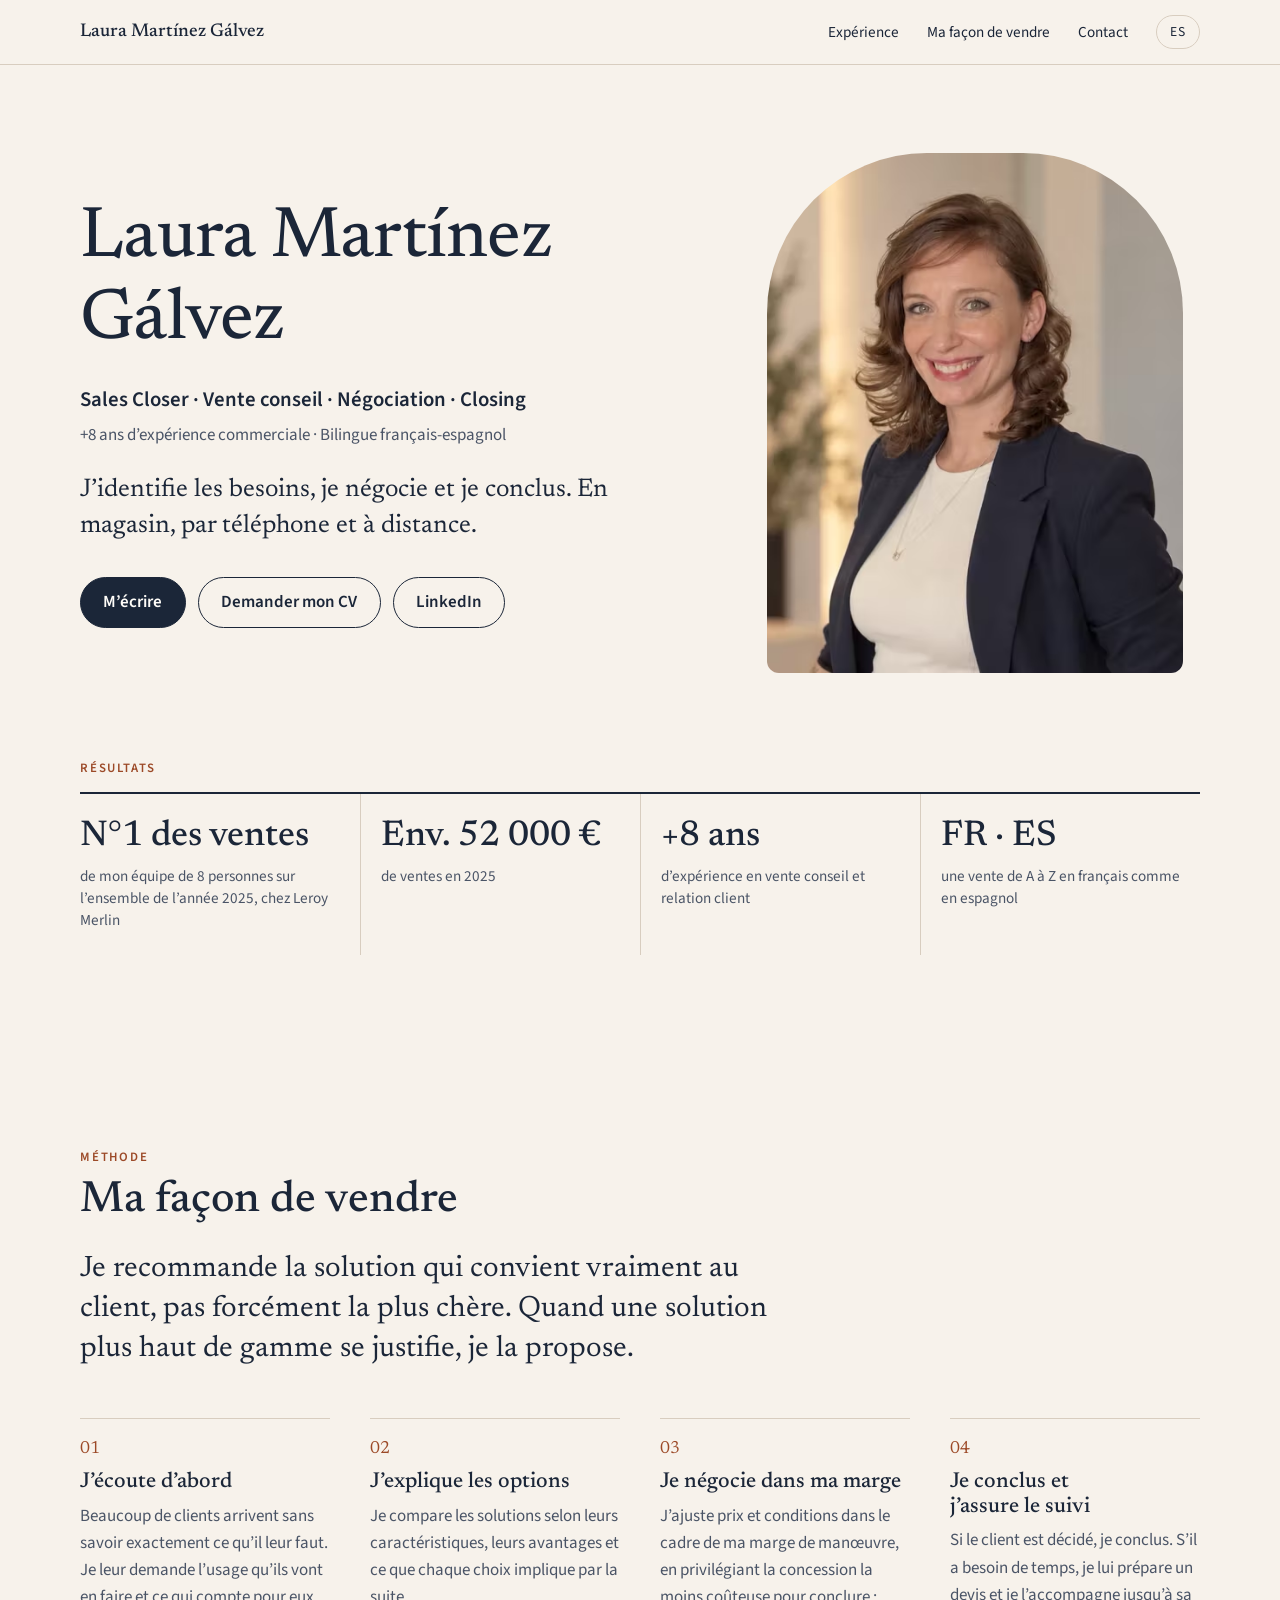
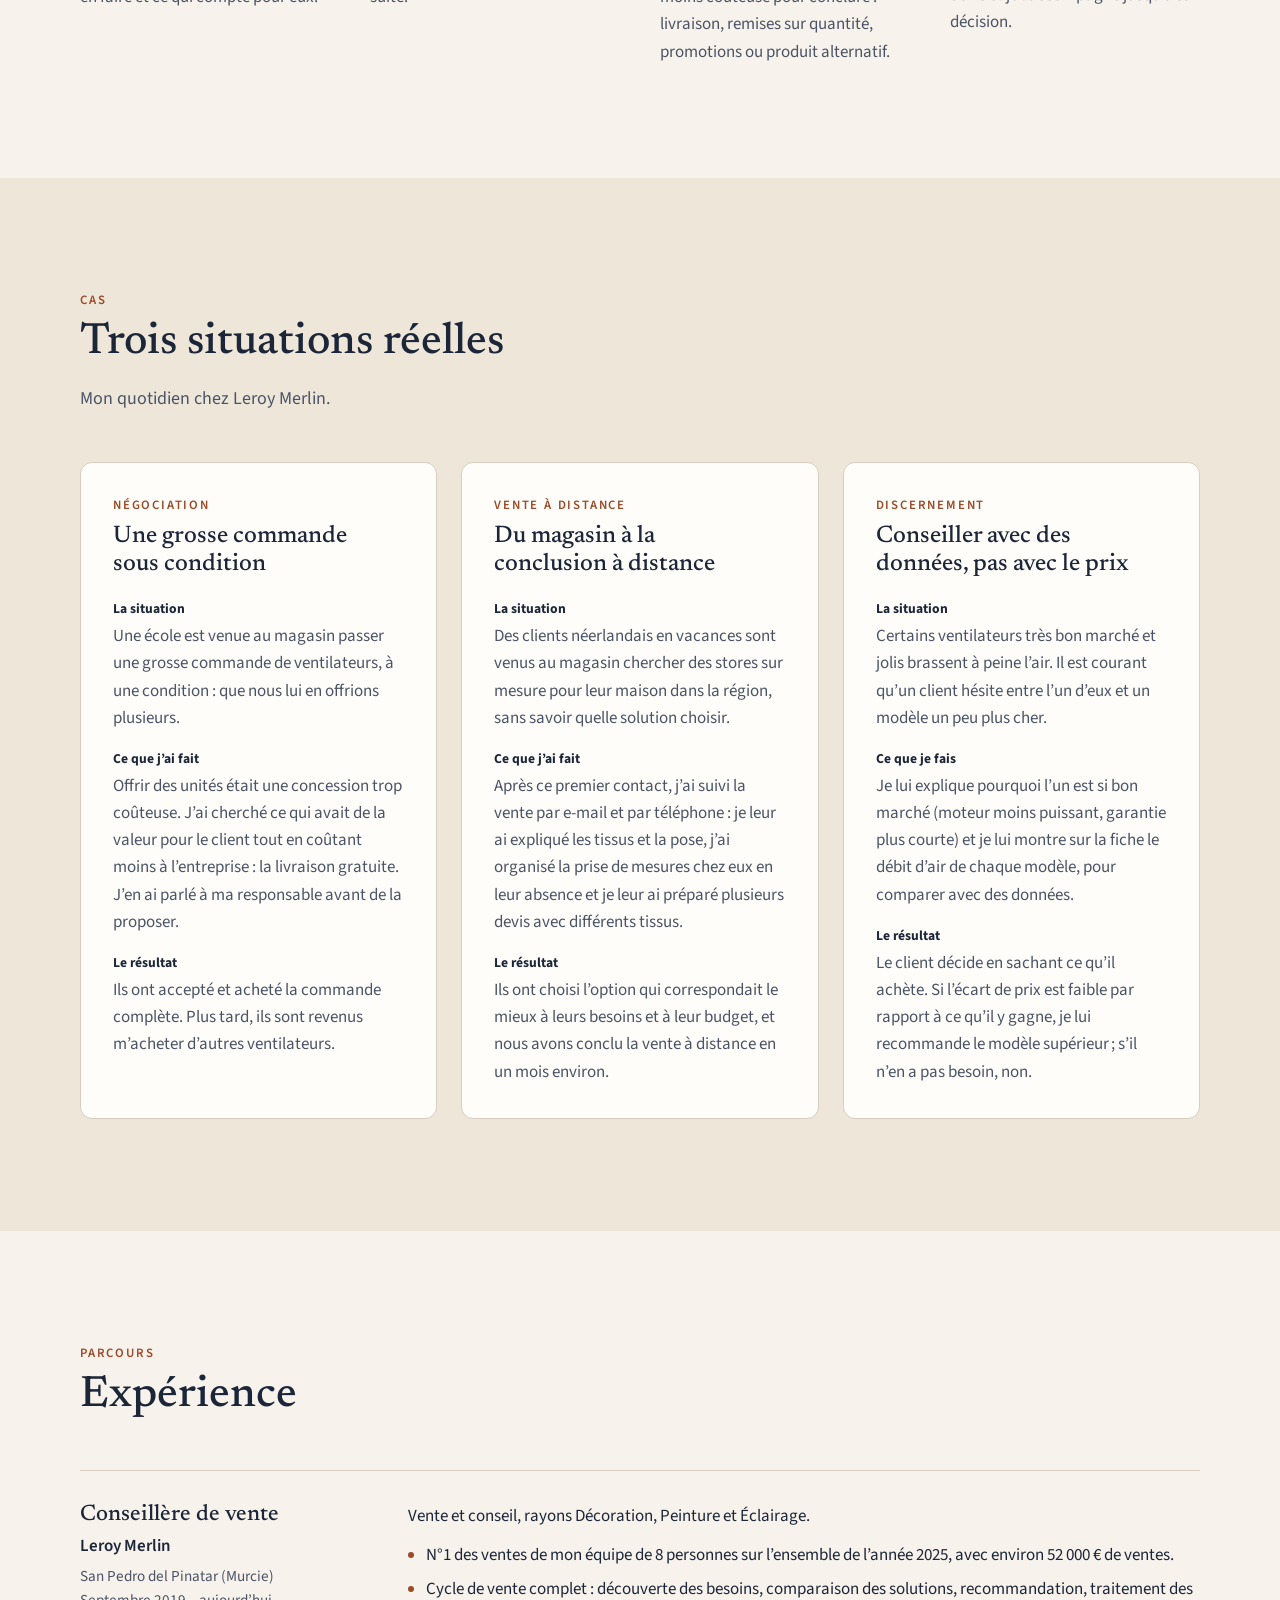
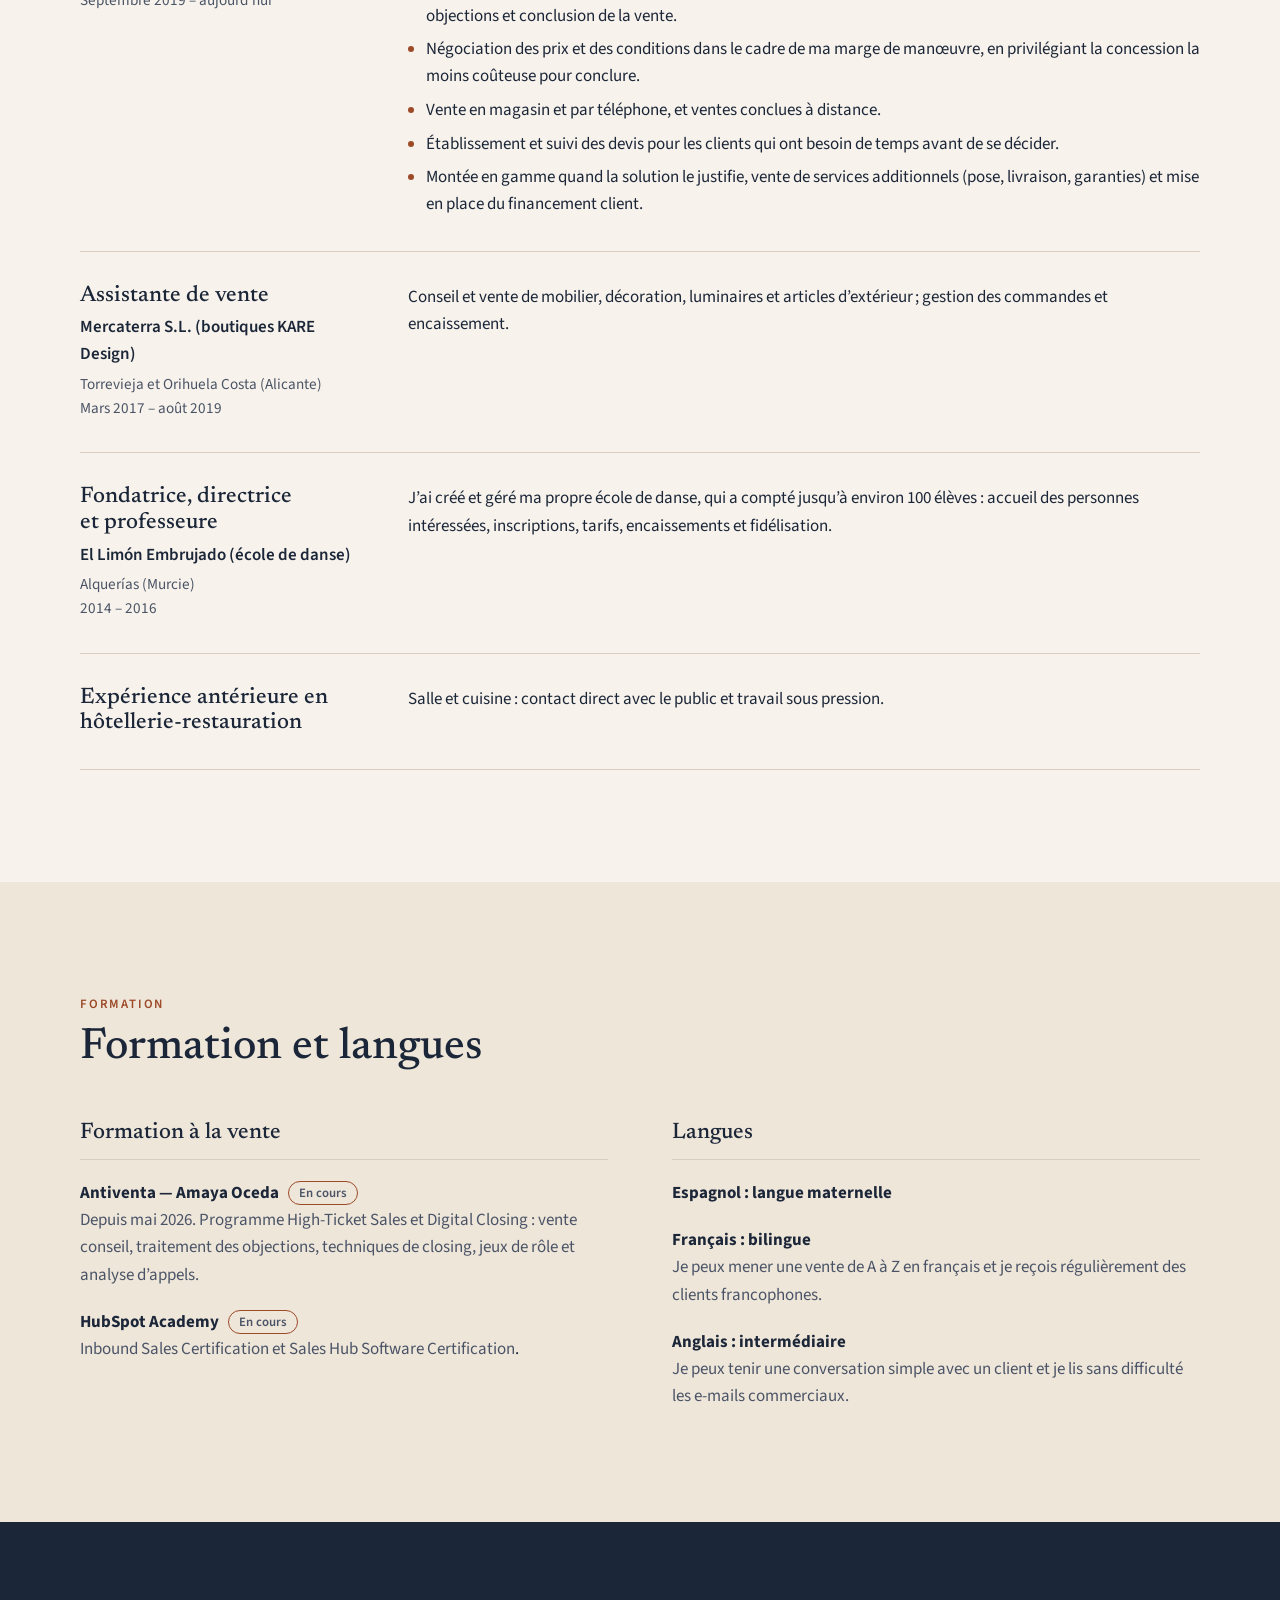
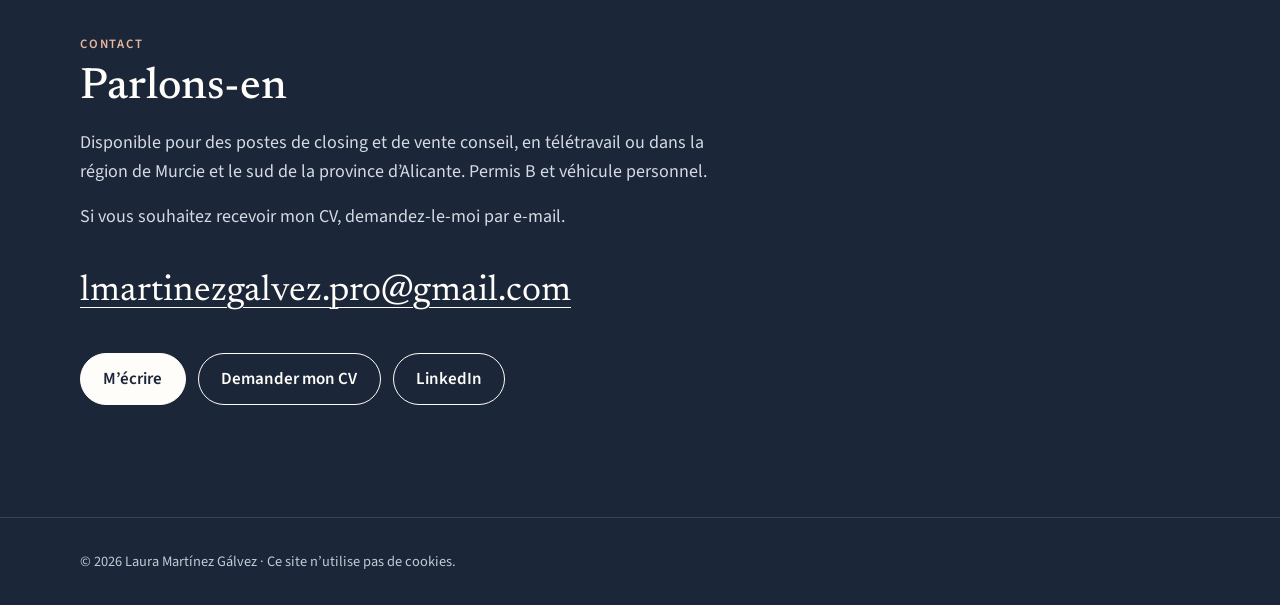
==== fr/index.html @ 4f749dee "feat: add professional website in Spanish and French Static HTML and CSS site for Laura Martínez Gál" ====
<!doctype html>
<html lang="fr">
<head>
  <meta charset="utf-8">
  <meta name="viewport" content="width=device-width, initial-scale=1">
  <title>Laura Martínez Gálvez · Sales Closer | Vente conseil et négociation</title>
  <meta name="description" content="Laura Martínez Gálvez, Sales Closer. Plus de 8 ans d’expérience commerciale en vente conseil ; n°1 des ventes de son équipe sur l’année 2025. Français et espagnol.">
  <link rel="canonical" href="https://lauramartinezgalvez.com/fr/">
  <link rel="alternate" hreflang="es" href="https://lauramartinezgalvez.com/">
  <link rel="alternate" hreflang="fr" href="https://lauramartinezgalvez.com/fr/">
  <link rel="alternate" hreflang="x-default" href="https://lauramartinezgalvez.com/">

  <meta property="og:type" content="profile">
  <meta property="og:site_name" content="Laura Martínez Gálvez">
  <meta property="og:title" content="Laura Martínez Gálvez · Sales Closer">
  <meta property="og:description" content="Vente conseil, négociation et closing. +8 ans d’expérience commerciale. Bilingue français-espagnol.">
  <meta property="og:url" content="https://lauramartinezgalvez.com/fr/">
  <meta property="og:image" content="https://lauramartinezgalvez.com/recursos/img/og-fr.jpg">
  <meta property="og:image:width" content="1200">
  <meta property="og:image:height" content="630">
  <meta property="og:image:alt" content="Laura Martínez Gálvez, Sales Closer">
  <meta property="og:locale" content="fr_FR">
  <meta property="og:locale:alternate" content="es_ES">
  <meta property="profile:first_name" content="Laura">
  <meta property="profile:last_name" content="Martínez Gálvez">
  <meta name="twitter:card" content="summary_large_image">

  <link rel="icon" href="../favicon.ico" sizes="32x32">
  <link rel="icon" href="../favicon.svg" type="image/svg+xml">
  <link rel="apple-touch-icon" href="../apple-touch-icon.png">
  <meta name="theme-color" content="#f7f2eb">

  <link rel="preload" href="../recursos/fuentes/newsreader-latin-wght-normal.woff2" as="font" type="font/woff2" crossorigin>
  <link rel="preload" href="../recursos/fuentes/source-sans-3-latin-wght-normal.woff2" as="font" type="font/woff2" crossorigin>
  <link rel="stylesheet" href="../recursos/estilos.css">

  <script type="application/ld+json">
  {
    "@context": "https://schema.org",
    "@type": "ProfilePage",
    "url": "https://lauramartinezgalvez.com/fr/",
    "inLanguage": "fr",
    "dateModified": "2026-10-03",
    "mainEntity": {
      "@type": "Person",
      "@id": "https://lauramartinezgalvez.com/#laura",
      "name": "Laura Martínez Gálvez",
      "url": "https://lauramartinezgalvez.com/fr/",
      "image": "https://lauramartinezgalvez.com/recursos/img/laura-martinez-galvez-800.jpg",
      "description": "Sales Closer. Plus de 8 ans d’expérience commerciale en vente conseil, négociation et closing.",
      "email": "mailto:lmartinezgalvez.pro@gmail.com",
      "sameAs": ["https://www.linkedin.com/in/laura-martinez-galvez/"],
      "knowsLanguage": [
        { "@type": "Language", "name": "Español", "alternateName": "es" },
        { "@type": "Language", "name": "Français", "alternateName": "fr" }
      ],
      "knowsAbout": ["Vente conseil", "Négociation commerciale", "Closing", "Traitement des objections", "Vente par téléphone"],
      "address": {
        "@type": "PostalAddress",
        "addressLocality": "San Pedro del Pinatar",
        "addressRegion": "Región de Murcia",
        "addressCountry": "ES"
      }
    }
  }
  </script>
</head>
<body>
  <a class="saltar" href="#contenu">Aller au contenu</a>

  <header class="cabecera">
    <div class="contenedor">
      <a class="marca" href="./">Laura Martínez Gálvez</a>
      <nav aria-label="Principale">
        <ul class="menu">
          <li class="ancla"><a href="#experience">Expérience</a></li>
          <li class="ancla"><a href="#ma-facon-de-vendre">Ma façon de vendre</a></li>
          <li><a href="#contact">Contact</a></li>
          <li><a class="idioma" href="../" hreflang="es" lang="es"><abbr title="Versión en español">ES</abbr></a></li>
        </ul>
      </nav>
    </div>
  </header>

  <main id="contenu">
    <section class="portada" aria-labelledby="nom">
      <div class="contenedor">
        <div>
          <h1 id="nom">Laura Martínez Gálvez</h1>
          <p class="posicionamiento"><span lang="en">Sales Closer</span> · Vente conseil · Négociation · <span lang="en">Closing</span></p>
          <p class="trayectoria">+8 ans d’expérience commerciale · Bilingue français-espagnol</p>
          <p class="presentacion">J’identifie les besoins, je négocie et je conclus. En magasin, par téléphone et à distance.</p>
          <div class="botones">
            <a class="boton boton--principal" href="mailto:lmartinezgalvez.pro@gmail.com">M’écrire</a>
            <a class="boton boton--secundario" href="mailto:lmartinezgalvez.pro@gmail.com?subject=Demande%20de%20CV%20%E2%80%94%20Laura%20Mart%C3%ADnez%20G%C3%A1lvez">Demander mon CV</a>
            <a class="boton boton--secundario" href="https://www.linkedin.com/in/laura-martinez-galvez/" rel="me">LinkedIn</a>
          </div>
        </div>
        <figure class="retrato">
          <picture>
            <source type="image/avif" srcset="../recursos/img/laura-martinez-galvez-480.avif 480w, ../recursos/img/laura-martinez-galvez-800.avif 800w" sizes="(min-width: 52rem) 26rem, 20rem">
            <source type="image/webp" srcset="../recursos/img/laura-martinez-galvez-480.webp 480w, ../recursos/img/laura-martinez-galvez-800.webp 800w" sizes="(min-width: 52rem) 26rem, 20rem">
            <img src="../recursos/img/laura-martinez-galvez-800.jpg" srcset="../recursos/img/laura-martinez-galvez-480.jpg 480w, ../recursos/img/laura-martinez-galvez-800.jpg 800w" sizes="(min-width: 52rem) 26rem, 20rem" width="800" height="1000" alt="Portrait de Laura Martínez Gálvez, souriante, en veste bleu marine" fetchpriority="high">
          </picture>
        </figure>
      </div>
    </section>

    <section class="resultados" aria-labelledby="resultats-titre">
      <div class="contenedor">
        <h2 id="resultats-titre" class="antetitulo">Résultats</h2>
        <dl class="ficha">
          <div>
            <dt>N°1 des ventes</dt>
            <dd>de mon équipe de 8 personnes sur l’ensemble de l’année 2025, chez Leroy Merlin</dd>
          </div>
          <div>
            <dt>Env. 52&nbsp;000&nbsp;€</dt>
            <dd>de ventes en 2025</dd>
          </div>
          <div>
            <dt>+8 ans</dt>
            <dd>d’expérience en vente conseil et relation client</dd>
          </div>
          <div>
            <dt>FR · ES</dt>
            <dd>une vente de A à Z en français comme en espagnol</dd>
          </div>
        </dl>
      </div>
    </section>

    <section class="seccion" id="ma-facon-de-vendre" aria-labelledby="facon-titre">
      <div class="contenedor">
        <p class="antetitulo">Méthode</p>
        <h2 id="facon-titre">Ma façon de vendre</h2>
        <p class="filosofia">Je recommande la solution qui convient vraiment au client, pas forcément la plus chère. Quand une solution plus haut de gamme se justifie, je la propose.</p>
        <ol class="pasos">
          <li>
            <h3>J’écoute d’abord</h3>
            <p>Beaucoup de clients arrivent sans savoir exactement ce qu’il leur faut. Je leur demande l’usage qu’ils vont en faire et ce qui compte pour eux.</p>
          </li>
          <li>
            <h3>J’explique les options</h3>
            <p>Je compare les solutions selon leurs caractéristiques, leurs avantages et ce que chaque choix implique par la suite.</p>
          </li>
          <li>
            <h3>Je négocie dans ma marge</h3>
            <p>J’ajuste prix et conditions dans le cadre de ma marge de manœuvre, en privilégiant la concession la moins coûteuse pour conclure&nbsp;: livraison, remises sur quantité, promotions ou produit alternatif.</p>
          </li>
          <li>
            <h3>Je conclus et j’assure le suivi</h3>
            <p>Si le client est décidé, je conclus. S’il a besoin de temps, je lui prépare un devis et je l’accompagne jusqu’à sa décision.</p>
          </li>
        </ol>
      </div>
    </section>

    <section class="seccion seccion--arena" id="situations" aria-labelledby="situations-titre">
      <div class="contenedor">
        <p class="antetitulo">Cas</p>
        <h2 id="situations-titre">Trois situations réelles</h2>
        <p class="entradilla">Mon quotidien chez Leroy Merlin.</p>
        <div class="situaciones">
          <article class="situacion">
            <p class="antetitulo">Négociation</p>
            <h3>Une grosse commande sous condition</h3>
            <dl>
              <dt>La situation</dt>
              <dd>Une école est venue au magasin passer une grosse commande de ventilateurs, à une condition&nbsp;: que nous lui en offrions plusieurs.</dd>
              <dt>Ce que j’ai fait</dt>
              <dd>Offrir des unités était une concession trop coûteuse. J’ai cherché ce qui avait de la valeur pour le client tout en coûtant moins à l’entreprise&nbsp;: la livraison gratuite. J’en ai parlé à ma responsable avant de la proposer.</dd>
              <dt>Le résultat</dt>
              <dd>Ils ont accepté et acheté la commande complète. Plus tard, ils sont revenus m’acheter d’autres ventilateurs.</dd>
            </dl>
          </article>
          <article class="situacion">
            <p class="antetitulo">Vente à distance</p>
            <h3>Du magasin à la conclusion à distance</h3>
            <dl>
              <dt>La situation</dt>
              <dd>Des clients néerlandais en vacances sont venus au magasin chercher des stores sur mesure pour leur maison dans la région, sans savoir quelle solution choisir.</dd>
              <dt>Ce que j’ai fait</dt>
              <dd>Après ce premier contact, j’ai suivi la vente par e-mail et par téléphone&nbsp;: je leur ai expliqué les tissus et la pose, j’ai organisé la prise de mesures chez eux en leur absence et je leur ai préparé plusieurs devis avec différents tissus.</dd>
              <dt>Le résultat</dt>
              <dd>Ils ont choisi l’option qui correspondait le mieux à leurs besoins et à leur budget, et nous avons conclu la vente à distance en un mois environ.</dd>
            </dl>
          </article>
          <article class="situacion">
            <p class="antetitulo">Discernement</p>
            <h3>Conseiller avec des données, pas avec le prix</h3>
            <dl>
              <dt>La situation</dt>
              <dd>Certains ventilateurs très bon marché et jolis brassent à peine l’air. Il est courant qu’un client hésite entre l’un d’eux et un modèle un peu plus cher.</dd>
              <dt>Ce que je fais</dt>
              <dd>Je lui explique pourquoi l’un est si bon marché (moteur moins puissant, garantie plus courte) et je lui montre sur la fiche le débit d’air de chaque modèle, pour comparer avec des données.</dd>
              <dt>Le résultat</dt>
              <dd>Le client décide en sachant ce qu’il achète. Si l’écart de prix est faible par rapport à ce qu’il y gagne, je lui recommande le modèle supérieur&#8239;; s’il n’en a pas besoin, non.</dd>
            </dl>
          </article>
        </div>
      </div>
    </section>

    <section class="seccion" id="experience" aria-labelledby="experience-titre">
      <div class="contenedor">
        <p class="antetitulo">Parcours</p>
        <h2 id="experience-titre">Expérience</h2>
        <div class="puestos">
          <article class="puesto">
            <div>
              <h3>Conseillère de vente</h3>
              <p class="empresa">Leroy Merlin</p>
              <p class="fechas">San Pedro del Pinatar (Murcie)<br>Septembre 2019 – aujourd’hui</p>
            </div>
            <div>
              <p>Vente et conseil, rayons Décoration, Peinture et Éclairage.</p>
              <ul>
                <li>N°1 des ventes de mon équipe de 8 personnes sur l’ensemble de l’année 2025, avec environ 52&nbsp;000&nbsp;€ de ventes.</li>
                <li>Cycle de vente complet&nbsp;: découverte des besoins, comparaison des solutions, recommandation, traitement des objections et conclusion de la vente.</li>
                <li>Négociation des prix et des conditions dans le cadre de ma marge de manœuvre, en privilégiant la concession la moins coûteuse pour conclure.</li>
                <li>Vente en magasin et par téléphone, et ventes conclues à distance.</li>
                <li>Établissement et suivi des devis pour les clients qui ont besoin de temps avant de se décider.</li>
                <li>Montée en gamme quand la solution le justifie, vente de services additionnels (pose, livraison, garanties) et mise en place du financement client.</li>
              </ul>
            </div>
          </article>
          <article class="puesto">
            <div>
              <h3>Assistante de vente</h3>
              <p class="empresa">Mercaterra S.L. (boutiques KARE Design)</p>
              <p class="fechas">Torrevieja et Orihuela Costa (Alicante)<br>Mars 2017 – août 2019</p>
            </div>
            <div>
              <p>Conseil et vente de mobilier, décoration, luminaires et articles d’extérieur&#8239;; gestion des commandes et encaissement.</p>
            </div>
          </article>
          <article class="puesto">
            <div>
              <h3>Fondatrice, directrice et professeure</h3>
              <p class="empresa">El Limón Embrujado (école de danse)</p>
              <p class="fechas">Alquerías (Murcie)<br>2014 – 2016</p>
            </div>
            <div>
              <p>J’ai créé et géré ma propre école de danse, qui a compté jusqu’à environ 100 élèves&nbsp;: accueil des personnes intéressées, inscriptions, tarifs, encaissements et fidélisation.</p>
            </div>
          </article>
          <article class="puesto">
            <div>
              <h3>Expérience antérieure en hôtellerie-restauration</h3>
            </div>
            <div>
              <p>Salle et cuisine&nbsp;: contact direct avec le public et travail sous pression.</p>
            </div>
          </article>
        </div>
      </div>
    </section>

    <section class="seccion seccion--arena" id="formation" aria-labelledby="formation-titre">
      <div class="contenedor">
        <p class="antetitulo">Formation</p>
        <h2 id="formation-titre">Formation et langues</h2>
        <div class="dos-columnas">
          <div>
            <h3>Formation à la vente</h3>
            <ul class="lista-simple">
              <li>
                <strong>Antiventa — Amaya Oceda <span class="estado">En cours</span></strong>
                <span>Depuis mai 2026. Programme <span lang="en">High-Ticket Sales</span> et <span lang="en">Digital Closing</span>&nbsp;: vente conseil, traitement des objections, techniques de closing, jeux de rôle et analyse d’appels.</span>
              </li>
              <li>
                <strong>HubSpot Academy <span class="estado">En cours</span></strong>
                <span lang="en">Inbound Sales Certification</span> <span>et</span> <span lang="en">Sales Hub Software Certification</span>.
              </li>
            </ul>
          </div>
          <div>
            <h3>Langues</h3>
            <ul class="lista-simple">
              <li>
                <strong>Espagnol&nbsp;: langue maternelle</strong>
              </li>
              <li>
                <strong>Français&nbsp;: bilingue</strong>
                <span>Je peux mener une vente de A à Z en français et je reçois régulièrement des clients francophones.</span>
              </li>
              <li>
                <strong>Anglais&nbsp;: intermédiaire</strong>
                <span>Je peux tenir une conversation simple avec un client et je lis sans difficulté les e-mails commerciaux.</span>
              </li>
            </ul>
          </div>
        </div>
      </div>
    </section>

    <section class="seccion contacto" id="contact" aria-labelledby="contact-titre">
      <div class="contenedor">
        <p class="antetitulo">Contact</p>
        <h2 id="contact-titre">Parlons-en</h2>
        <p class="entradilla">Disponible pour des postes de closing et de vente conseil, en télétravail ou dans la région de Murcie et le sud de la province d’Alicante. Permis B et véhicule personnel.</p>
        <p class="entradilla">Si vous souhaitez recevoir mon CV, demandez-le-moi par e-mail.</p>
        <a class="email" href="mailto:lmartinezgalvez.pro@gmail.com">lmartinezgalvez.pro@gmail.com</a>
        <div class="botones">
          <a class="boton boton--claro" href="mailto:lmartinezgalvez.pro@gmail.com">M’écrire</a>
          <a class="boton boton--borde-claro" href="mailto:lmartinezgalvez.pro@gmail.com?subject=Demande%20de%20CV%20%E2%80%94%20Laura%20Mart%C3%ADnez%20G%C3%A1lvez">Demander mon CV</a>
          <a class="boton boton--borde-claro" href="https://www.linkedin.com/in/laura-martinez-galvez/" rel="me">LinkedIn</a>
        </div>
      </div>
    </section>
  </main>

  <footer class="pie">
    <div class="contenedor">
      <p>© 2026 Laura Martínez Gálvez · Ce site n’utilise pas de cookies.</p>
    </div>
  </footer>
</body>
</html>
---- recursos/estilos.css ----
/* Web de Laura Martínez Gálvez — dirección "Editorial cálida" con la ficha de resultados del "Dossier".
   Sin frameworks ni JavaScript. Las fuentes se sirven desde esta misma web (no desde Google). */

@font-face {
  font-family: "Newsreader";
  src: url("fuentes/newsreader-latin-wght-normal.woff2") format("woff2");
  font-weight: 200 800;
  font-style: normal;
  font-display: swap;
}

@font-face {
  font-family: "Source Sans 3";
  src: url("fuentes/source-sans-3-latin-wght-normal.woff2") format("woff2");
  font-weight: 200 900;
  font-style: normal;
  font-display: swap;
}

:root {
  color-scheme: light;

  --papel: #f7f2eb;
  --arena: #efe6da;
  --tinta: #1b2638;
  --tinta-suave: #4a5466;
  --acento: #9c4a28;
  --linea: #d8cdbf;
  --blanco: #fffdf9;

  --serif: "Newsreader", "Iowan Old Style", "Palatino Linotype", Georgia, serif;
  --sans: "Source Sans 3", system-ui, -apple-system, "Segoe UI", sans-serif;

  --ancho: 70rem;
  --margen: clamp(1rem, 4vw, 2.5rem);
  --seccion: clamp(4rem, 9vw, 7rem);
  --radio: 0.75rem;
}

*,
*::before,
*::after {
  box-sizing: border-box;
}

html {
  -webkit-text-size-adjust: 100%;
  text-size-adjust: 100%;
  scroll-padding-top: 5rem;
}

@media (prefers-reduced-motion: no-preference) {
  html {
    scroll-behavior: smooth;
  }
}

body {
  margin: 0;
  background: var(--papel);
  color: var(--tinta);
  font-family: var(--sans);
  font-size: 1.0625rem;
  line-height: 1.6;
}

img {
  display: block;
  max-width: 100%;
  height: auto;
}

h1,
h2,
h3 {
  font-family: var(--serif);
  font-weight: 500;
  line-height: 1.15;
  margin: 0;
  text-wrap: balance;
}

p,
ul,
ol,
dl,
dd {
  margin: 0;
}

a {
  color: inherit;
  text-underline-offset: 0.2em;
  text-decoration-thickness: 1px;
}

:focus-visible {
  outline: 3px solid var(--acento);
  outline-offset: 3px;
  border-radius: 2px;
}

.contenedor {
  width: min(100% - 2 * var(--margen), var(--ancho));
  margin-inline: auto;
}

.saltar {
  position: absolute;
  left: 1rem;
  top: -4rem;
  z-index: 10;
  padding: 0.75rem 1rem;
  background: var(--tinta);
  color: var(--blanco);
  border-radius: var(--radio);
}

.saltar:focus {
  top: 1rem;
}

/* Cabecera */

.cabecera {
  position: sticky;
  top: 0;
  z-index: 5;
  background: color-mix(in srgb, var(--papel) 94%, transparent);
  border-bottom: 1px solid var(--linea);
  backdrop-filter: blur(6px);
}

.cabecera .contenedor {
  display: flex;
  align-items: center;
  justify-content: space-between;
  gap: 1rem;
  min-height: 4rem;
}

.marca {
  font-family: var(--serif);
  font-size: 1.15rem;
  font-weight: 500;
  text-decoration: none;
  white-space: nowrap;
}

.menu {
  display: flex;
  align-items: center;
  gap: clamp(0.75rem, 2.5vw, 1.75rem);
  list-style: none;
  padding: 0;
  font-size: 0.95rem;
}

.menu a {
  text-decoration: none;
}

.menu a:hover {
  text-decoration: underline;
}

.menu abbr {
  text-decoration: none;
}

.menu .idioma {
  display: inline-block;
  min-width: 2.75rem;
  padding: 0.35rem 0.5rem;
  border: 1px solid var(--linea);
  border-radius: 2rem;
  text-align: center;
  font-size: 0.85rem;
  letter-spacing: 0.06em;
}

@media (max-width: 40rem) {
  .menu .ancla {
    display: none;
  }
}

/* Botones */

.botones {
  display: flex;
  flex-wrap: wrap;
  gap: 0.75rem;
}

.boton {
  display: inline-flex;
  align-items: center;
  justify-content: center;
  min-height: 3rem;
  padding: 0.7rem 1.4rem;
  border: 1.5px solid var(--tinta);
  border-radius: 2rem;
  font-weight: 600;
  text-decoration: none;
  transition: background-color 0.15s, color 0.15s;
}

.boton--principal {
  background: var(--tinta);
  color: var(--blanco);
}

.boton--principal:hover {
  background: #2c3a52;
}

.boton--secundario:hover {
  background: var(--arena);
}

.boton--claro {
  background: var(--blanco);
  border-color: var(--blanco);
  color: var(--tinta);
}

.boton--claro:hover {
  background: var(--arena);
}

.boton--borde-claro {
  border-color: var(--blanco);
  color: var(--blanco);
}

.boton--borde-claro:hover {
  background: #2c3a52;
}

/* Etiquetas y títulos de sección */

.antetitulo {
  font-size: 0.8rem;
  font-weight: 600;
  letter-spacing: 0.14em;
  text-transform: uppercase;
  color: var(--acento);
}

.seccion {
  padding-block: var(--seccion);
}

.seccion--arena {
  background: var(--arena);
}

.seccion h2 {
  font-size: clamp(2rem, 4.5vw, 2.75rem);
  margin-top: 0.5rem;
}

.entradilla {
  max-width: 40rem;
  margin-top: 1rem;
  color: var(--tinta-suave);
  font-size: 1.125rem;
}

/* Portada */

.portada {
  padding-block: clamp(2.5rem, 7vw, 5.5rem);
}

.portada .contenedor {
  display: grid;
  gap: clamp(2rem, 5vw, 4rem);
  align-items: center;
}

@media (min-width: 52rem) {
  .portada .contenedor {
    grid-template-columns: 1.35fr 1fr;
  }
}

.portada h1 {
  font-size: clamp(2.6rem, 7vw, 4.5rem);
  font-weight: 450;
  letter-spacing: -0.01em;
}

.posicionamiento {
  margin-top: 1.25rem;
  font-size: clamp(1.1rem, 2.2vw, 1.3rem);
  font-weight: 600;
}

.trayectoria {
  margin-top: 0.35rem;
  color: var(--tinta-suave);
}

.presentacion {
  margin-top: 1.5rem;
  max-width: 34rem;
  font-family: var(--serif);
  font-size: clamp(1.3rem, 2.6vw, 1.6rem);
  line-height: 1.4;
}

.portada .botones {
  margin-top: 2rem;
}

.retrato {
  margin: 0;
  max-width: 26rem;
  justify-self: center;
}

.retrato img {
  aspect-ratio: 4 / 5;
  object-fit: cover;
  border-radius: 10rem 10rem var(--radio) var(--radio);
  background: var(--arena);
}

@media (max-width: 51.99rem) {
  .retrato {
    max-width: 20rem;
  }
}

/* Ficha de resultados */

.resultados {
  padding-bottom: clamp(3rem, 7vw, 5rem);
}

.resultados h2 {
  font-family: var(--sans);
  font-size: 0.8rem;
}

.ficha {
  display: grid;
  grid-template-columns: repeat(2, 1fr);
  margin-top: 1rem;
  border-top: 2px solid var(--tinta);
}

@media (min-width: 64rem) {
  .ficha {
    grid-template-columns: repeat(4, 1fr);
  }
}

.ficha > div {
  padding: 1.5rem 1.25rem 1.5rem 0;
  border-bottom: 1px solid var(--linea);
}

@media (min-width: 64rem) {
  .ficha > div {
    border-bottom: 0;
  }

  .ficha > div + div {
    padding-left: 1.25rem;
    border-left: 1px solid var(--linea);
  }
}

.ficha dt {
  font-family: var(--serif);
  font-size: clamp(1.6rem, 3.2vw, 2.25rem);
  font-weight: 500;
  line-height: 1.1;
  font-variant-numeric: lining-nums tabular-nums;
}

.ficha dd {
  margin-top: 0.5rem;
  color: var(--tinta-suave);
  font-size: 0.95rem;
  line-height: 1.45;
}

/* Cómo vendo */

.filosofia {
  max-width: 44rem;
  margin-top: 1.5rem;
  font-family: var(--serif);
  font-size: clamp(1.4rem, 3vw, 1.85rem);
  line-height: 1.35;
}

.pasos {
  display: grid;
  gap: 2rem 2.5rem;
  margin-top: 3rem;
  padding: 0;
  list-style: none;
  counter-reset: paso;
}

@media (min-width: 40rem) {
  .pasos {
    grid-template-columns: repeat(2, 1fr);
  }
}

@media (min-width: 64rem) {
  .pasos {
    grid-template-columns: repeat(4, 1fr);
  }
}

.pasos li {
  padding-top: 1rem;
  border-top: 1px solid var(--linea);
  counter-increment: paso;
}

.pasos li::before {
  content: counter(paso, decimal-leading-zero);
  display: block;
  font-family: var(--serif);
  font-size: 1.1rem;
  color: var(--acento);
}

.pasos h3 {
  margin-top: 0.4rem;
  font-size: 1.35rem;
}

.pasos p {
  margin-top: 0.5rem;
  color: var(--tinta-suave);
}

/* Situaciones reales */

.situaciones {
  display: grid;
  gap: 1.5rem;
  margin-top: 3rem;
}

@media (min-width: 64rem) {
  .situaciones {
    grid-template-columns: repeat(3, 1fr);
  }
}

.situacion {
  padding: clamp(1.5rem, 3vw, 2rem);
  background: var(--blanco);
  border: 1px solid var(--linea);
  border-radius: var(--radio);
}

.situacion h3 {
  margin-top: 0.5rem;
  font-size: 1.5rem;
}

.situacion dl {
  margin-top: 1.25rem;
}

.situacion dt {
  margin-top: 1rem;
  font-size: 0.85rem;
  font-weight: 700;
}

.situacion dd {
  margin-top: 0.2rem;
  color: var(--tinta-suave);
}

/* Experiencia */

.puestos {
  margin-top: 3rem;
  border-top: 1px solid var(--linea);
}

.puesto {
  display: grid;
  gap: 0.75rem 2.5rem;
  padding-block: 2rem;
  border-bottom: 1px solid var(--linea);
}

@media (min-width: 52rem) {
  .puesto {
    grid-template-columns: 18rem 1fr;
  }
}

.puesto h3 {
  font-size: 1.4rem;
}

.puesto .empresa {
  margin-top: 0.3rem;
  font-weight: 600;
}

.puesto .fechas {
  margin-top: 0.2rem;
  color: var(--tinta-suave);
  font-size: 0.95rem;
}

.puesto ul {
  margin-top: 0.75rem;
  padding-left: 1.1rem;
}

.puesto li + li {
  margin-top: 0.4rem;
}

.puesto li::marker {
  color: var(--acento);
}

/* Formación e idiomas */

.dos-columnas {
  display: grid;
  gap: 2.5rem 4rem;
  margin-top: 3rem;
}

@media (min-width: 52rem) {
  .dos-columnas {
    grid-template-columns: 1fr 1fr;
  }
}

.dos-columnas h3 {
  font-size: 1.4rem;
  padding-bottom: 0.75rem;
  border-bottom: 1px solid var(--linea);
}

.lista-simple {
  padding: 0;
  list-style: none;
}

.lista-simple li {
  margin-top: 1.25rem;
}

.lista-simple strong {
  display: block;
}

.lista-simple span {
  color: var(--tinta-suave);
}

.estado {
  display: inline-block;
  margin-left: 0.4rem;
  padding: 0.05rem 0.6rem;
  border: 1px solid var(--acento);
  border-radius: 2rem;
  color: var(--acento);
  font-size: 0.8rem;
  font-weight: 600;
  vertical-align: 0.1em;
  white-space: nowrap;
}

/* Contacto */

.contacto {
  background: var(--tinta);
  color: var(--blanco);
}

.contacto .antetitulo {
  color: #e8b79c;
}

.contacto .entradilla {
  color: #d5dae3;
}

.email {
  display: inline-block;
  margin-top: 2rem;
  font-family: var(--serif);
  font-size: clamp(1.35rem, 4.5vw, 2.25rem);
  overflow-wrap: anywhere;
}

.contacto .botones {
  margin-top: 2rem;
}

/* Pie */

.pie {
  padding-block: 2rem;
  background: var(--tinta);
  border-top: 1px solid #34425a;
  color: #c3cad6;
  font-size: 0.9rem;
}

/* Página 404 */

.pagina-404 {
  display: grid;
  min-height: 100vh;
  place-content: center;
  gap: 1.5rem;
  padding: var(--margen);
  text-align: center;
}

.pagina-404 h1 {
  font-size: clamp(2rem, 6vw, 3rem);
}

.pagina-404 .botones {
  justify-content: center;
}
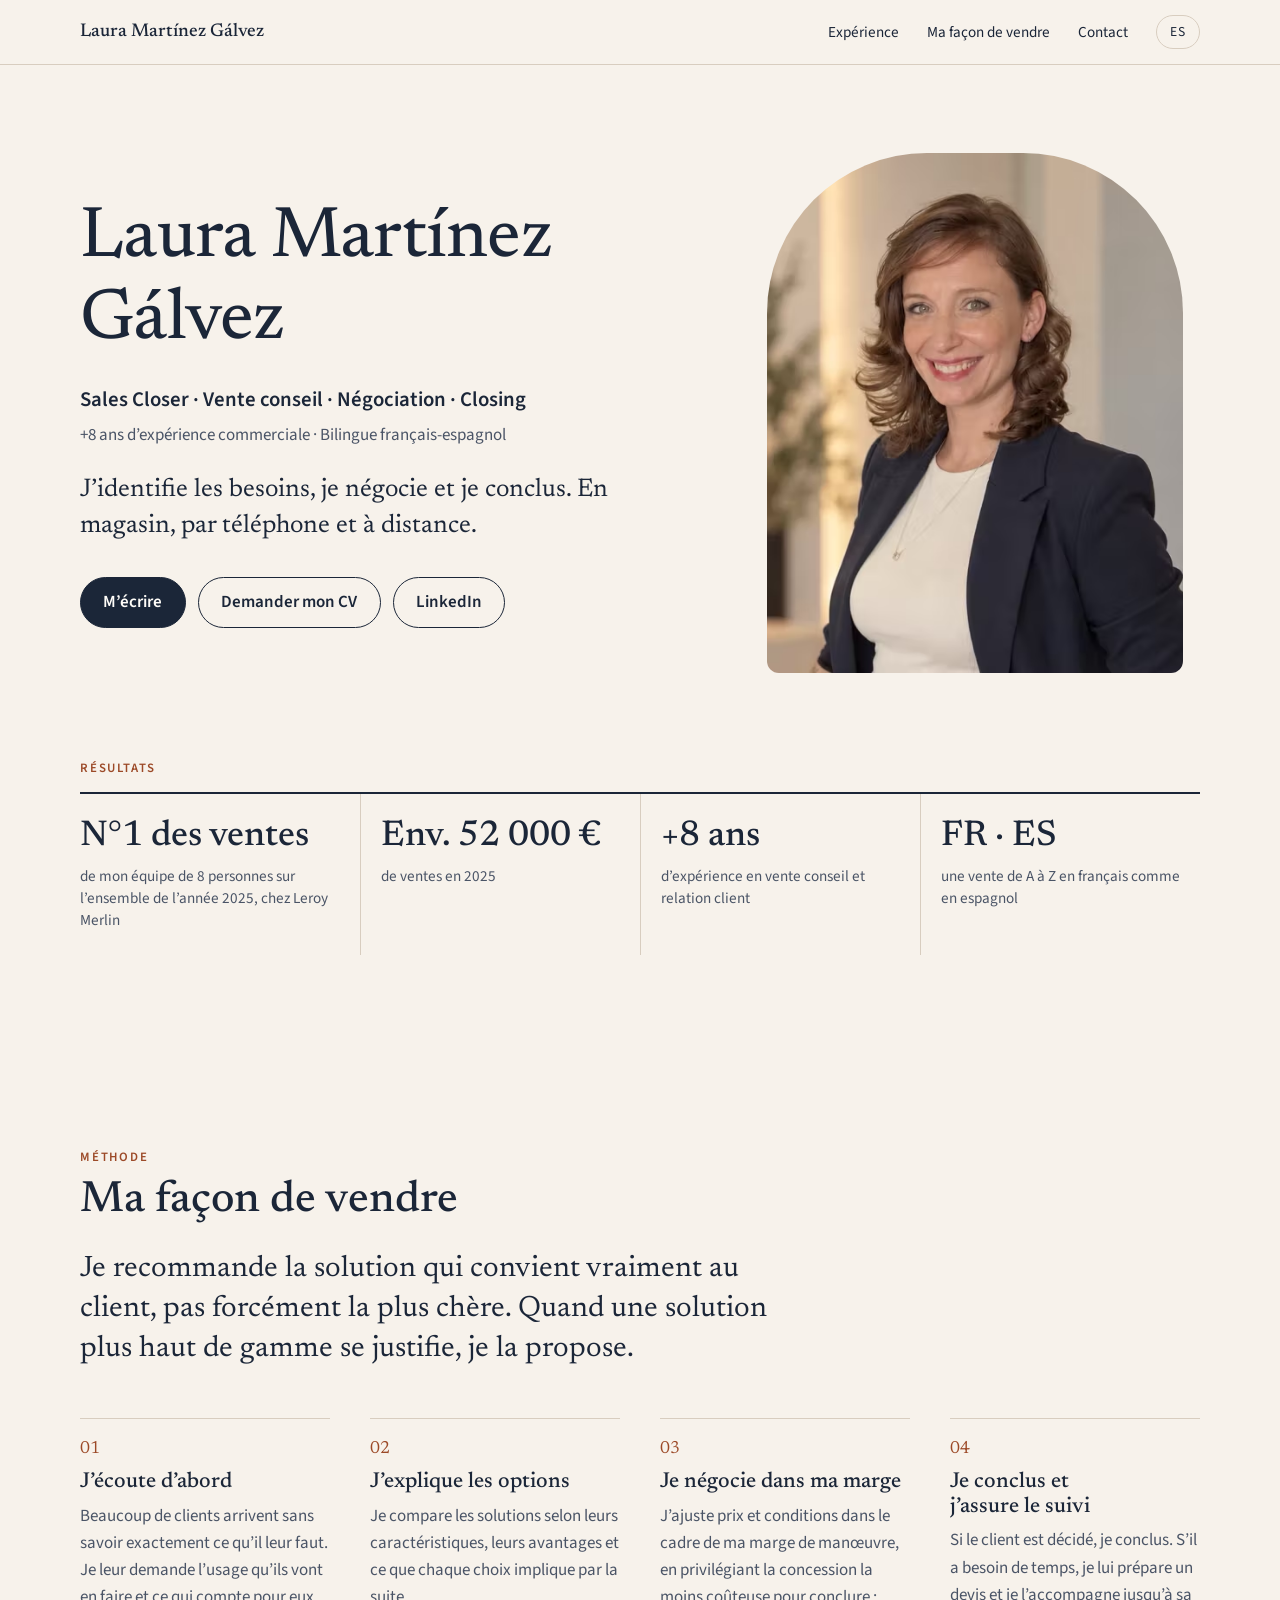
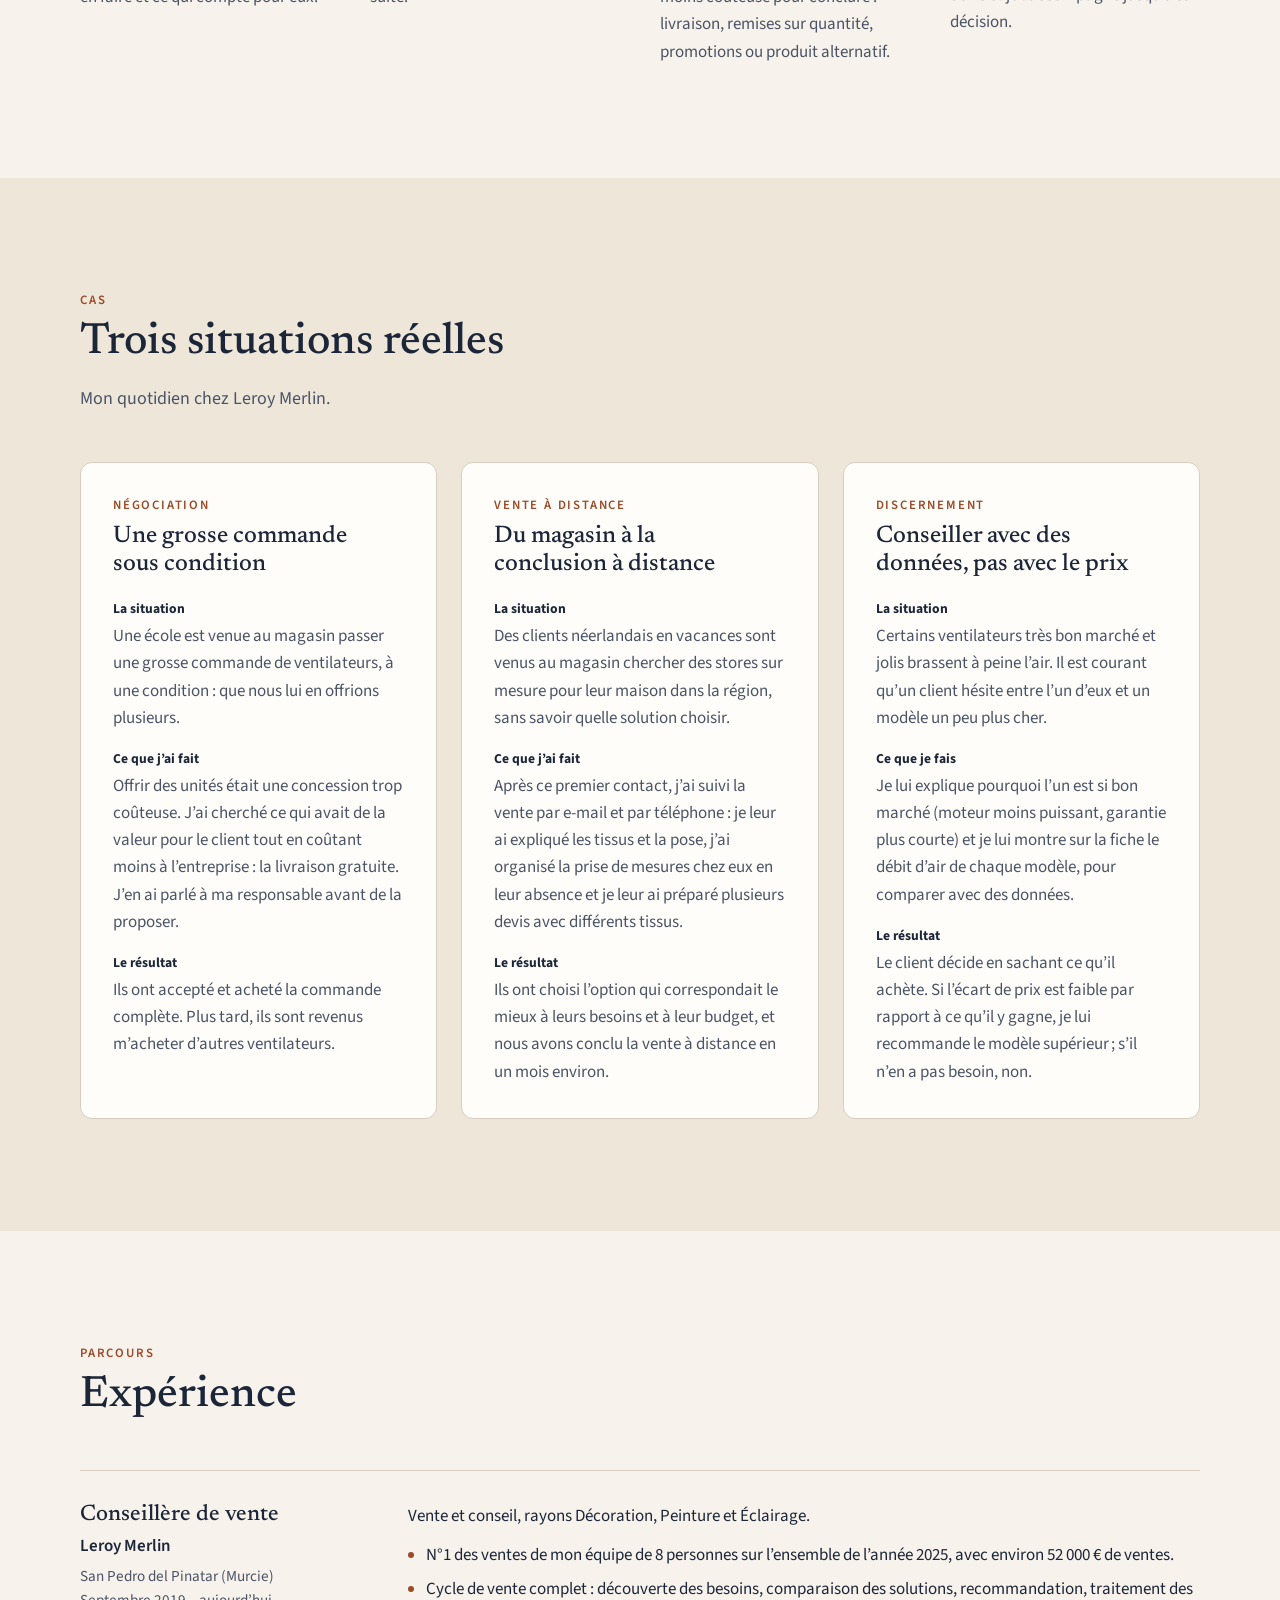
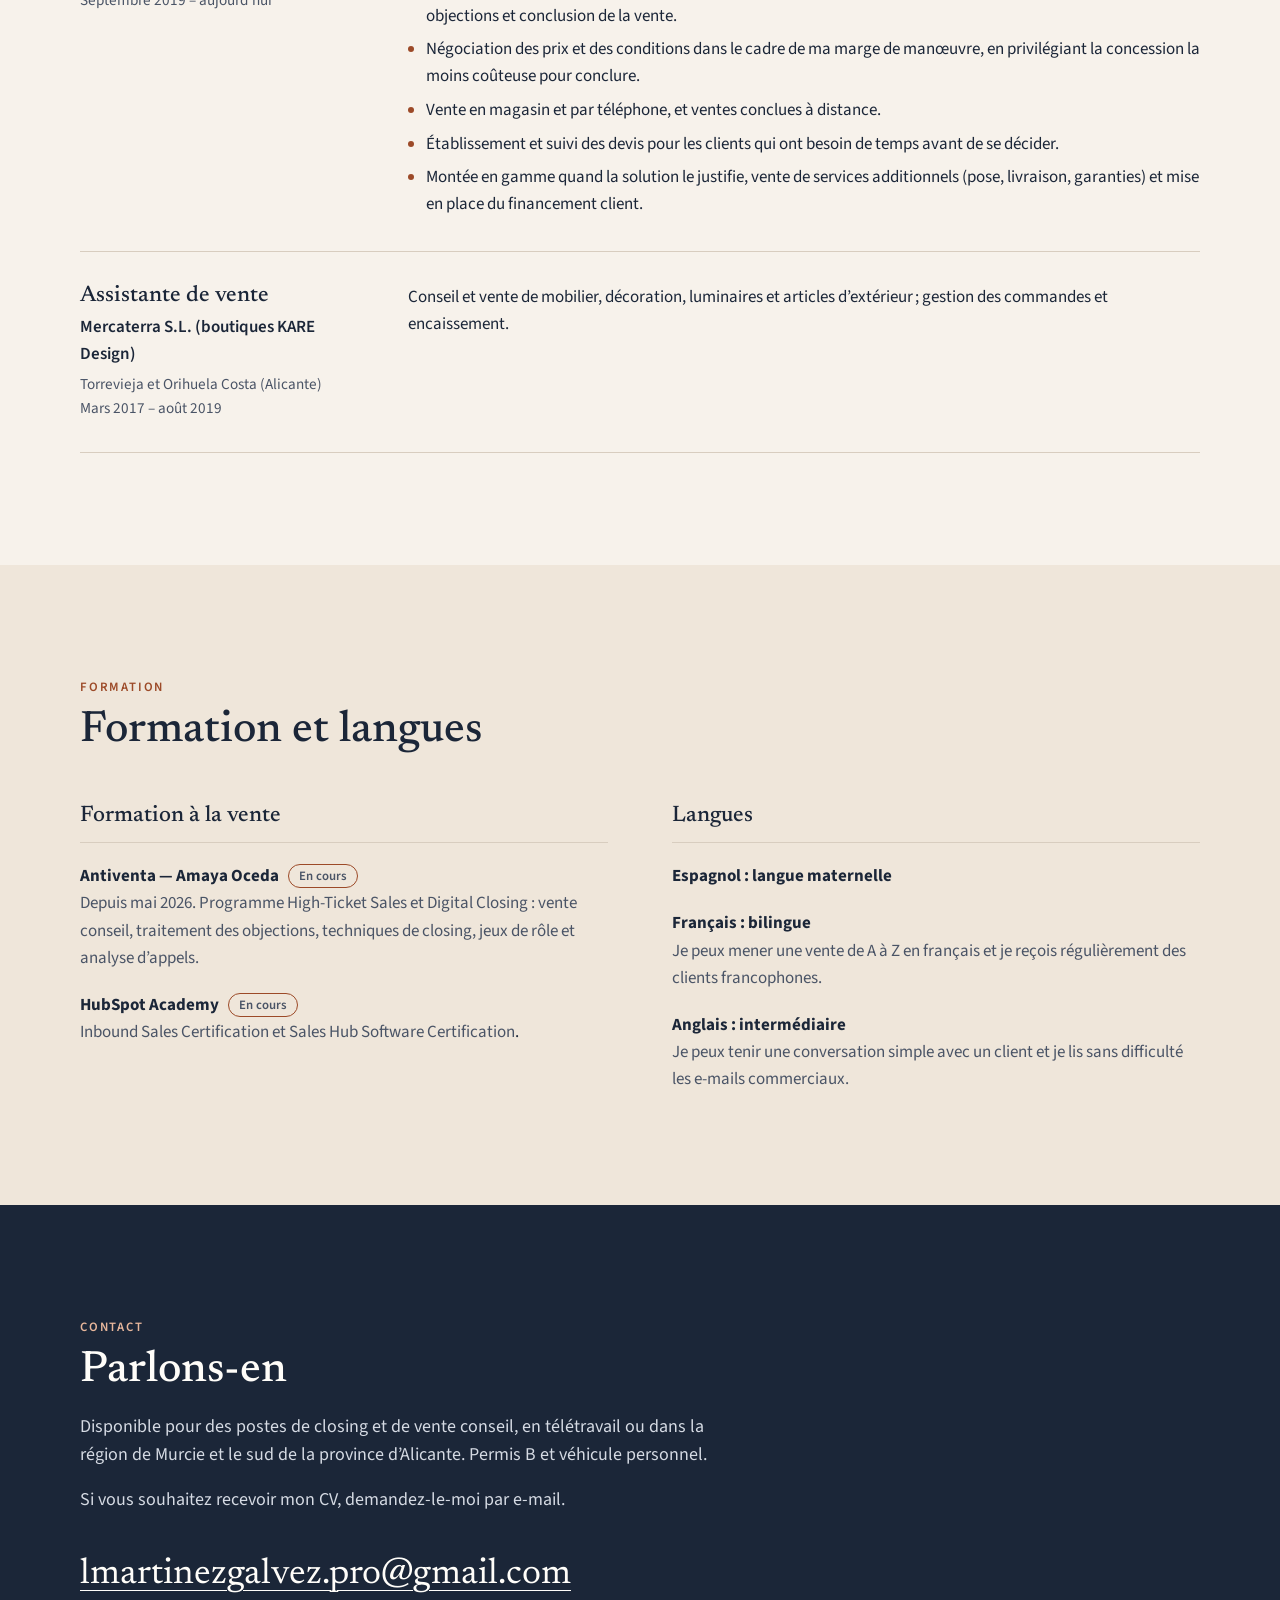
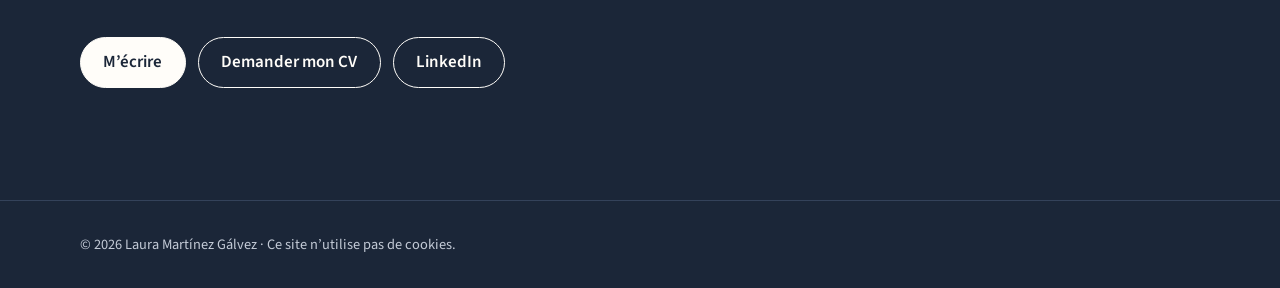
==== commit 4c0dc43f: "feat: remove dance academy and hospitality from experience" ====
--- a/fr/index.html
+++ b/fr/index.html
@@ -235,24 +235,6 @@
               <p>Conseil et vente de mobilier, décoration, luminaires et articles d’extérieur&#8239;; gestion des commandes et encaissement.</p>
             </div>
           </article>
-          <article class="puesto">
-            <div>
-              <h3>Fondatrice, directrice et professeure</h3>
-              <p class="empresa">El Limón Embrujado (école de danse)</p>
-              <p class="fechas">Alquerías (Murcie)<br>2014 – 2016</p>
-            </div>
-            <div>
-              <p>J’ai créé et géré ma propre école de danse, qui a compté jusqu’à environ 100 élèves&nbsp;: accueil des personnes intéressées, inscriptions, tarifs, encaissements et fidélisation.</p>
-            </div>
-          </article>
-          <article class="puesto">
-            <div>
-              <h3>Expérience antérieure en hôtellerie-restauration</h3>
-            </div>
-            <div>
-              <p>Salle et cuisine&nbsp;: contact direct avec le public et travail sous pression.</p>
-            </div>
-          </article>
         </div>
       </div>
     </section>
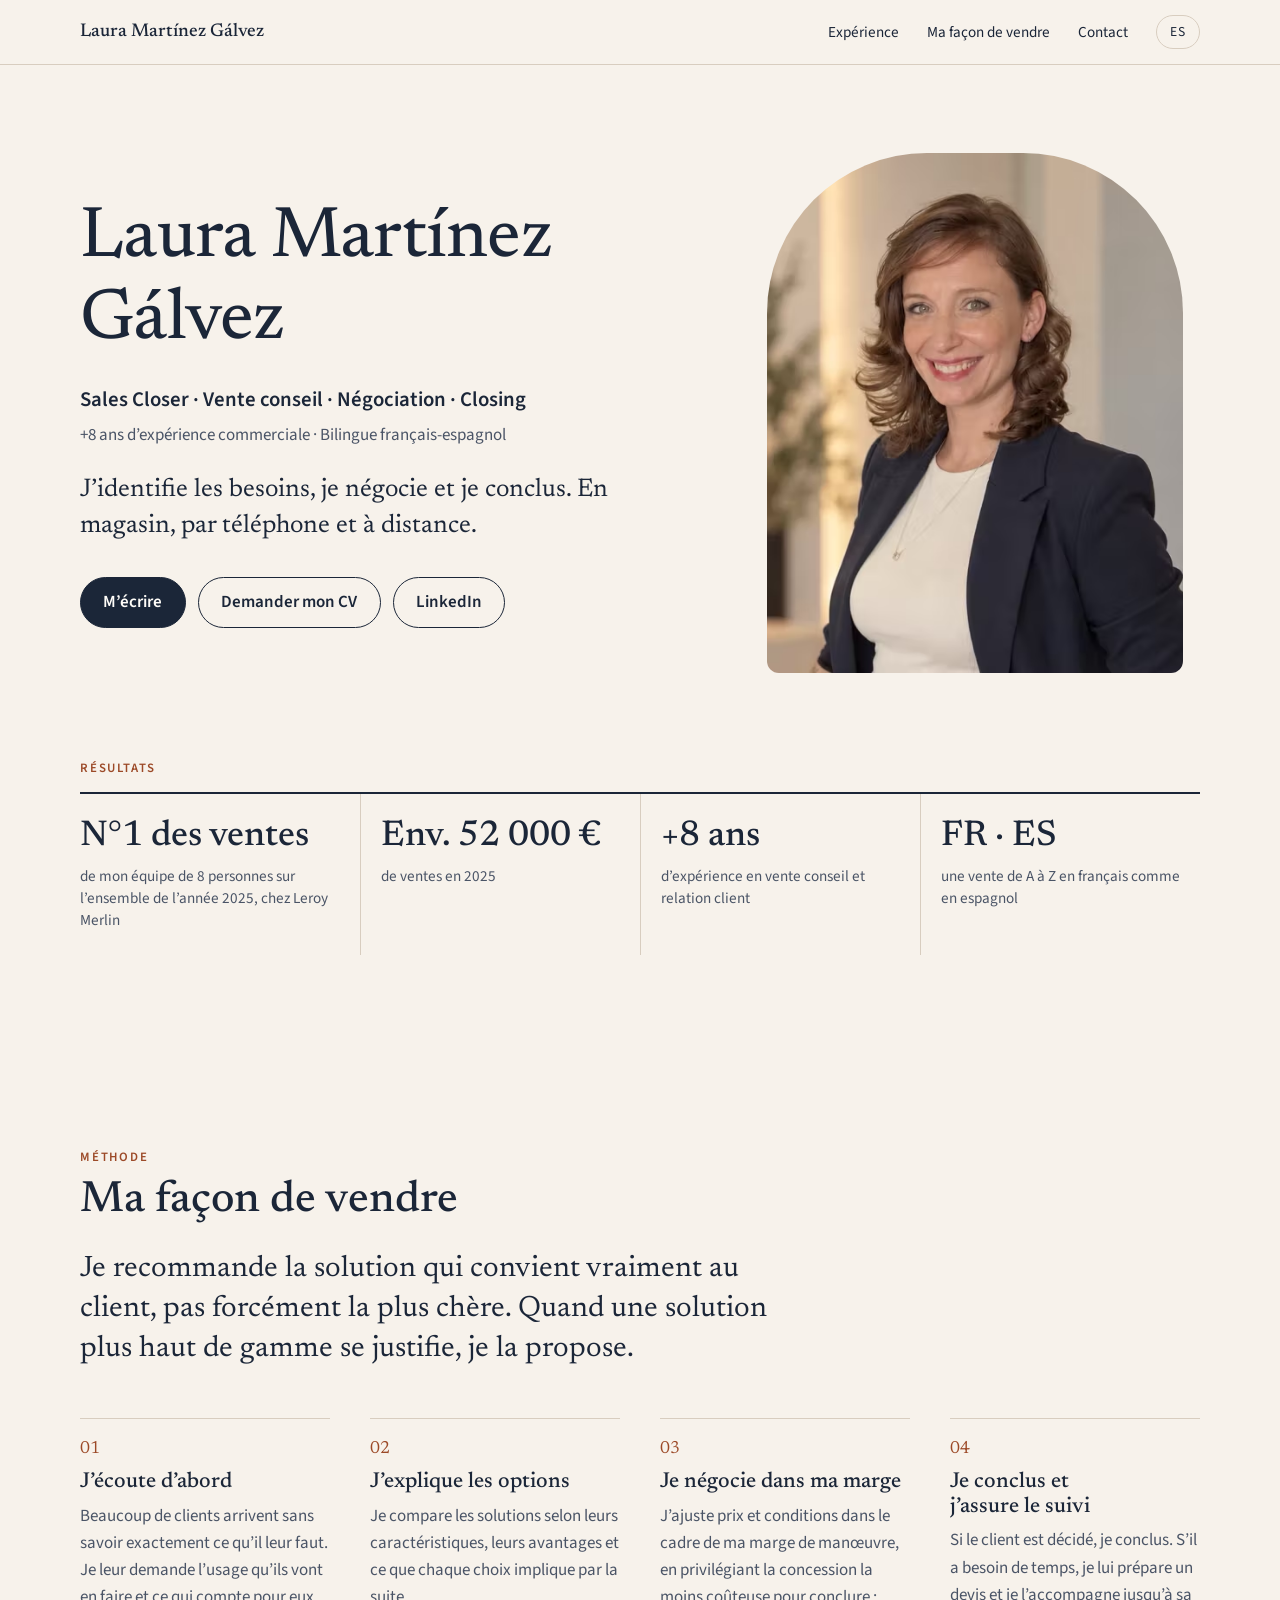
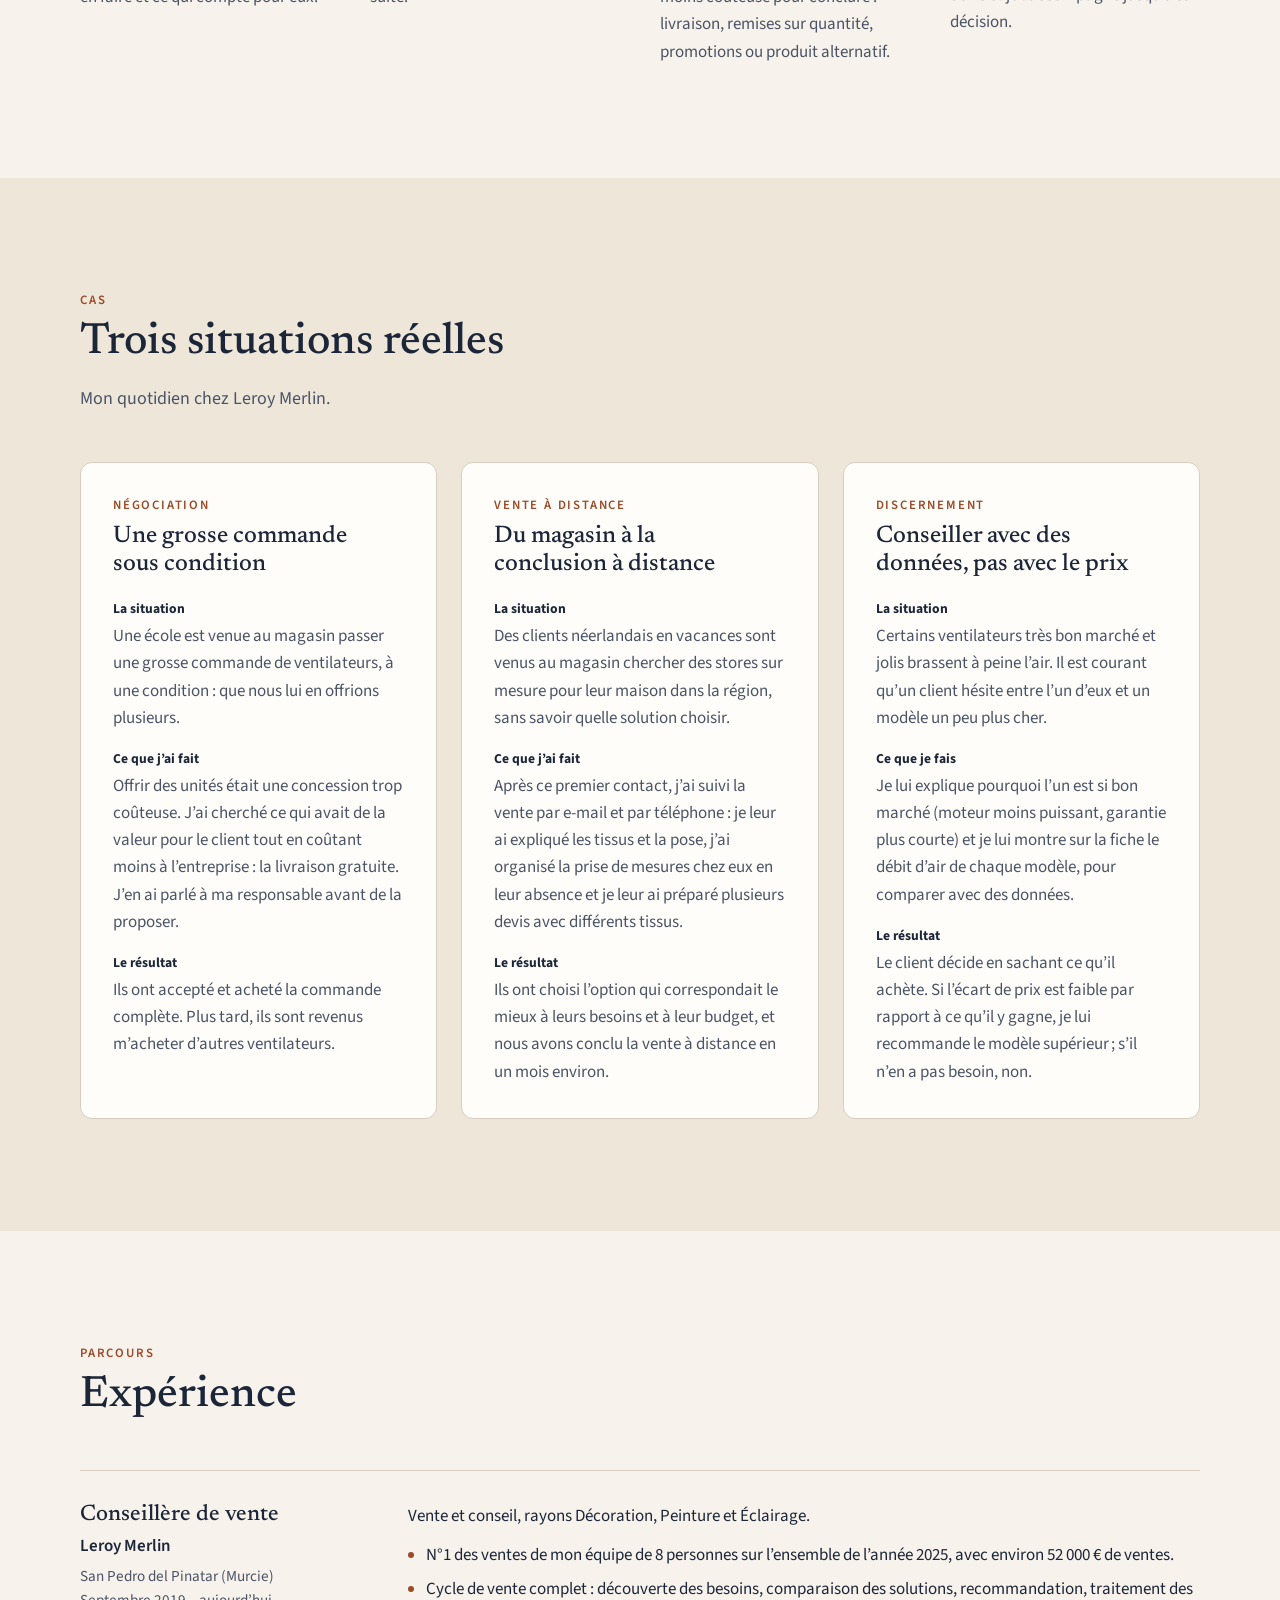
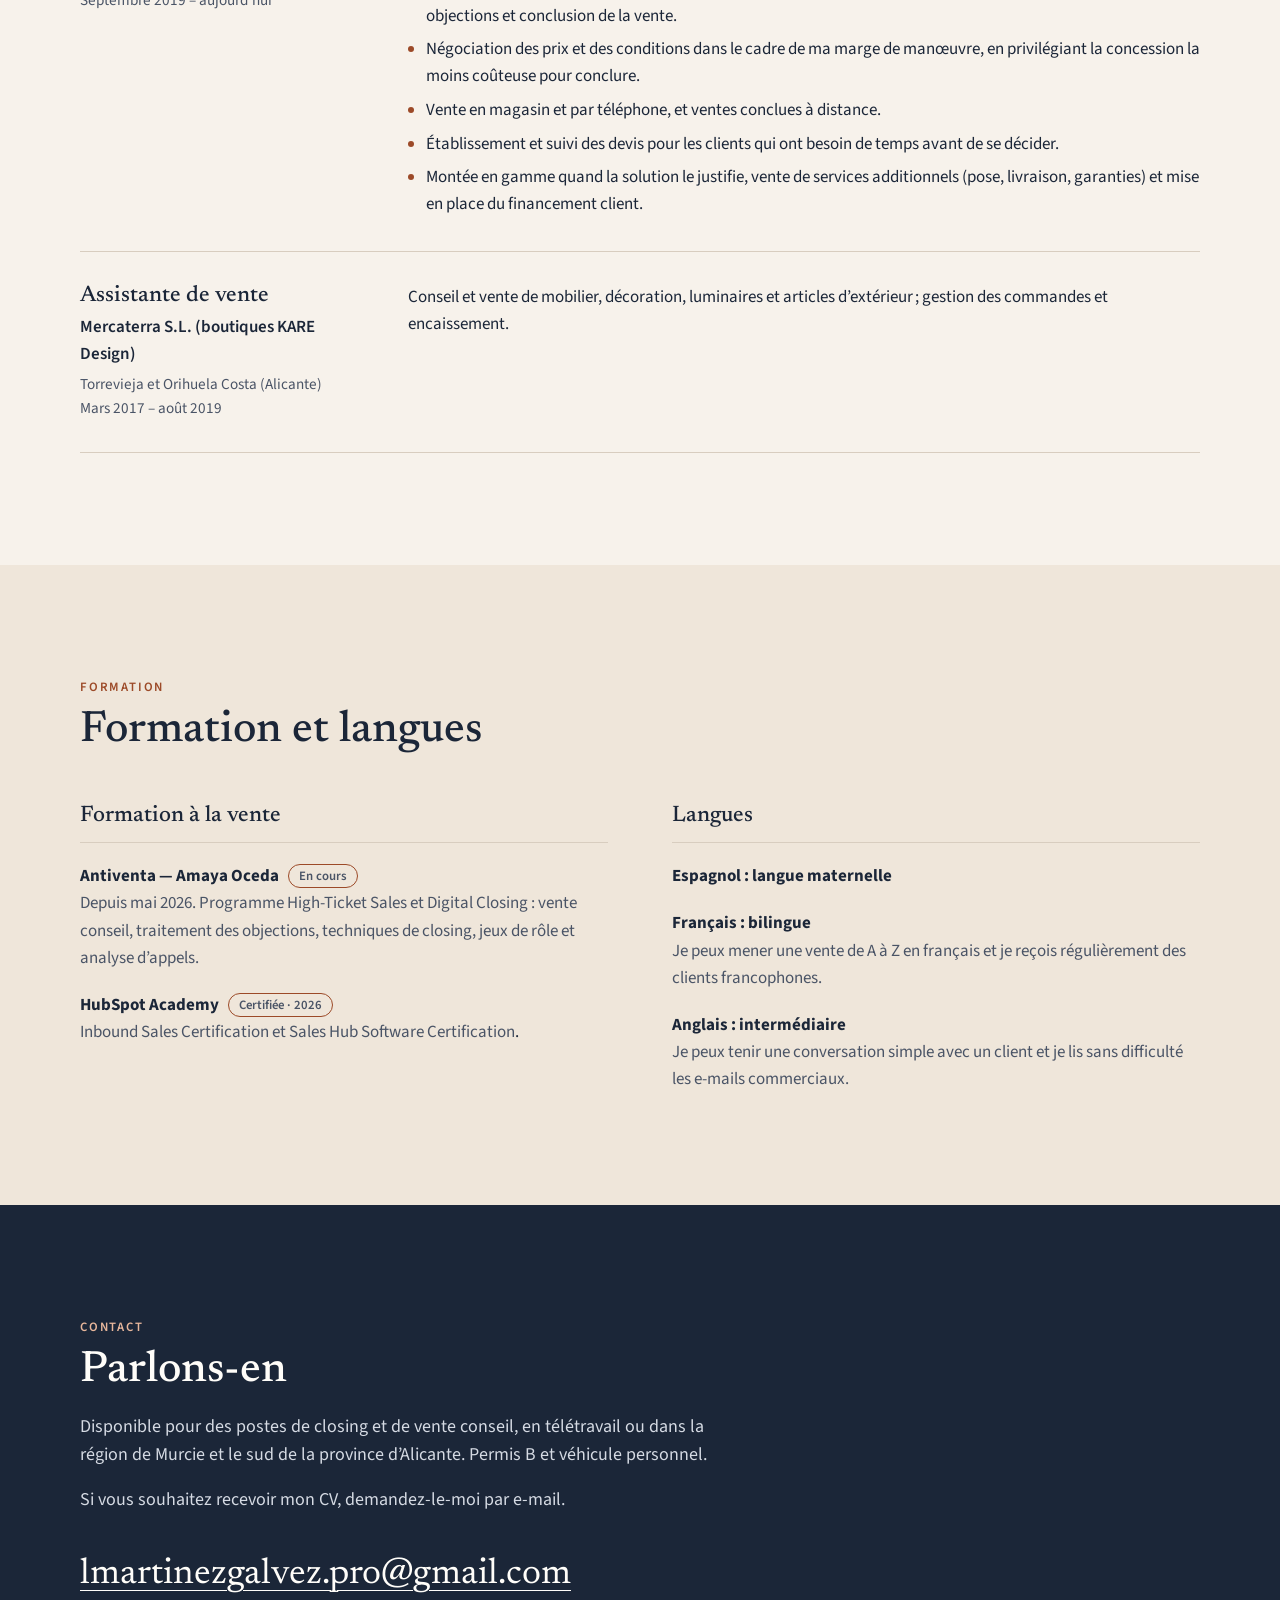
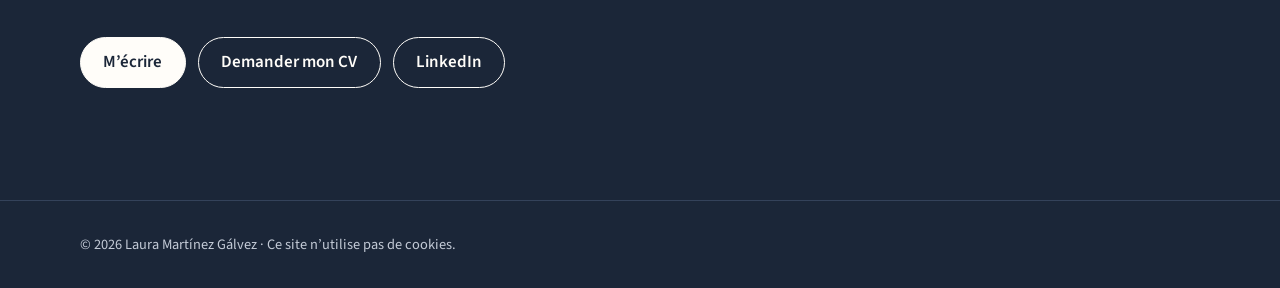
==== commit 0f3d2606: "fix: show HubSpot Academy certifications as earned Inbound Sales and Sales Hub Software certificatio" ====
--- a/fr/index.html
+++ b/fr/index.html
@@ -252,7 +252,7 @@
                 <span>Depuis mai 2026. Programme <span lang="en">High-Ticket Sales</span> et <span lang="en">Digital Closing</span>&nbsp;: vente conseil, traitement des objections, techniques de closing, jeux de rôle et analyse d’appels.</span>
               </li>
               <li>
-                <strong>HubSpot Academy <span class="estado">En cours</span></strong>
+                <strong>HubSpot Academy <span class="estado">Certifiée · 2026</span></strong>
                 <span lang="en">Inbound Sales Certification</span> <span>et</span> <span lang="en">Sales Hub Software Certification</span>.
               </li>
             </ul>
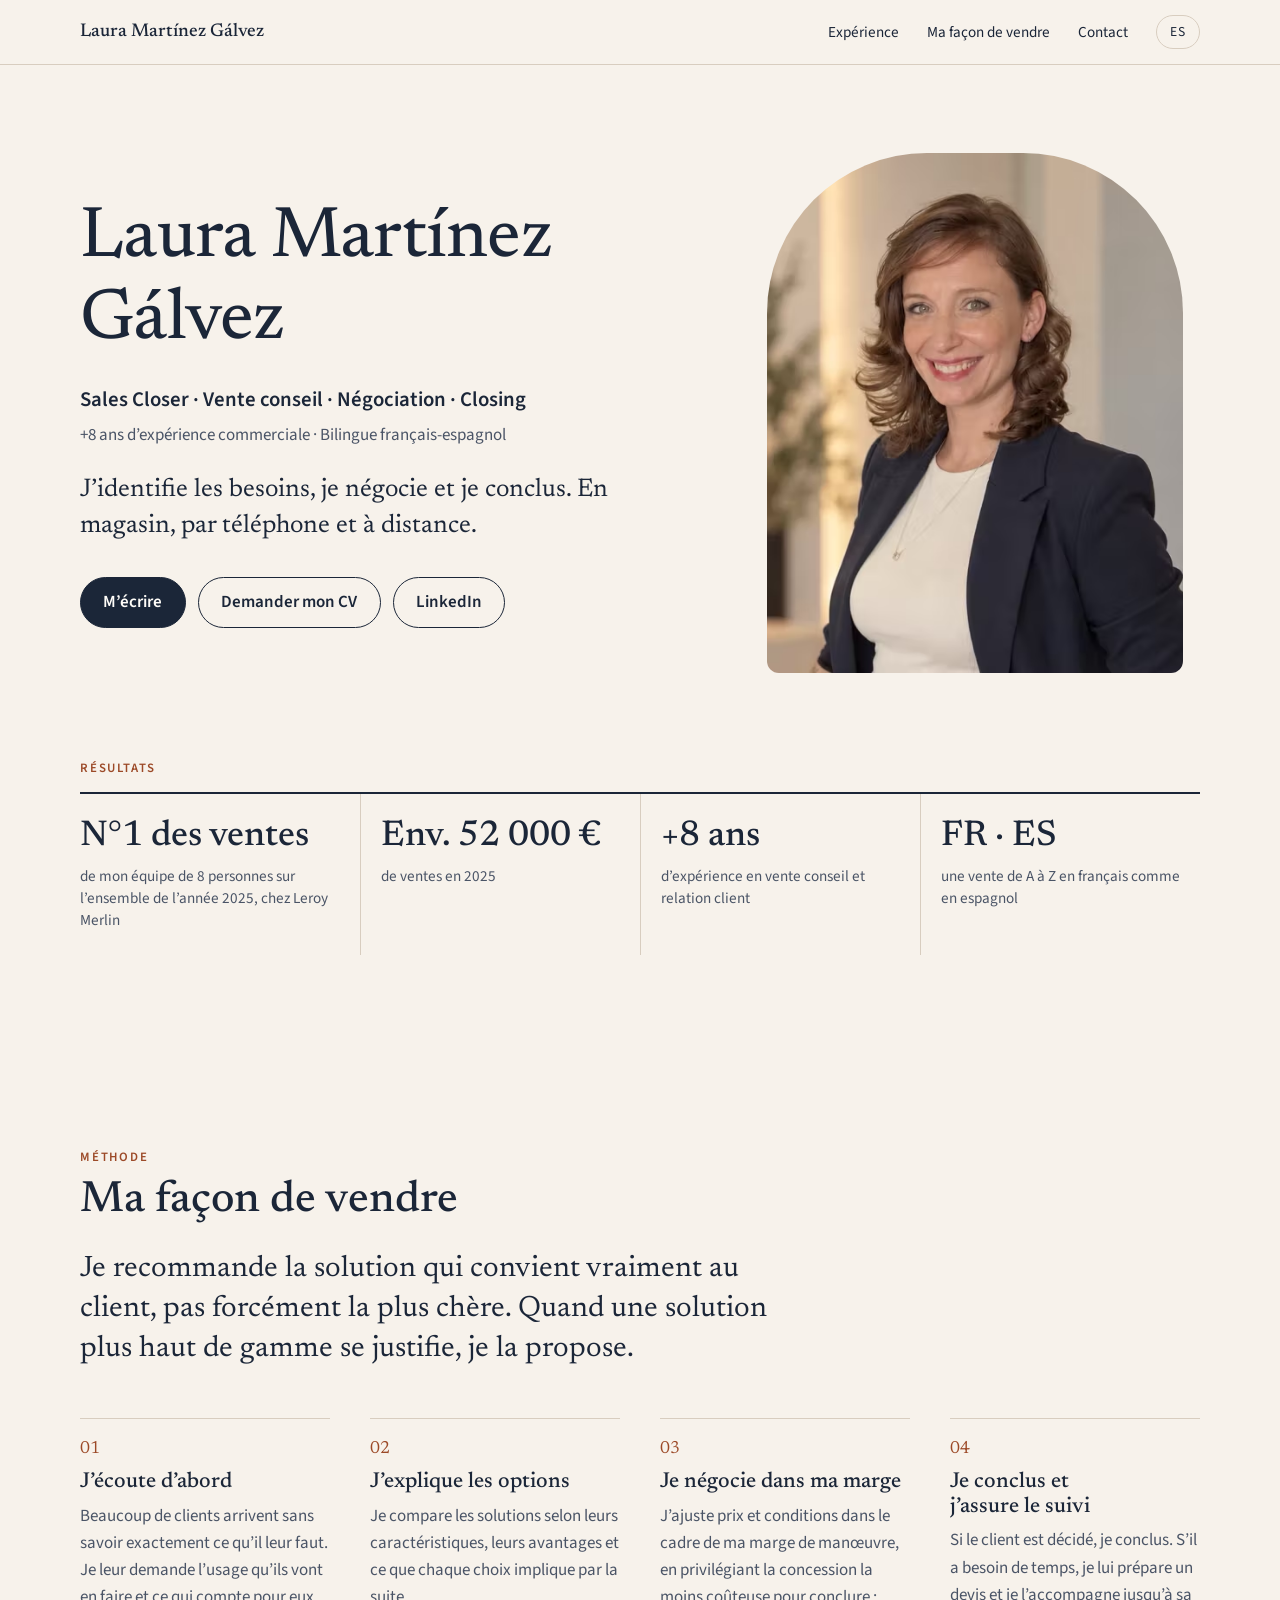
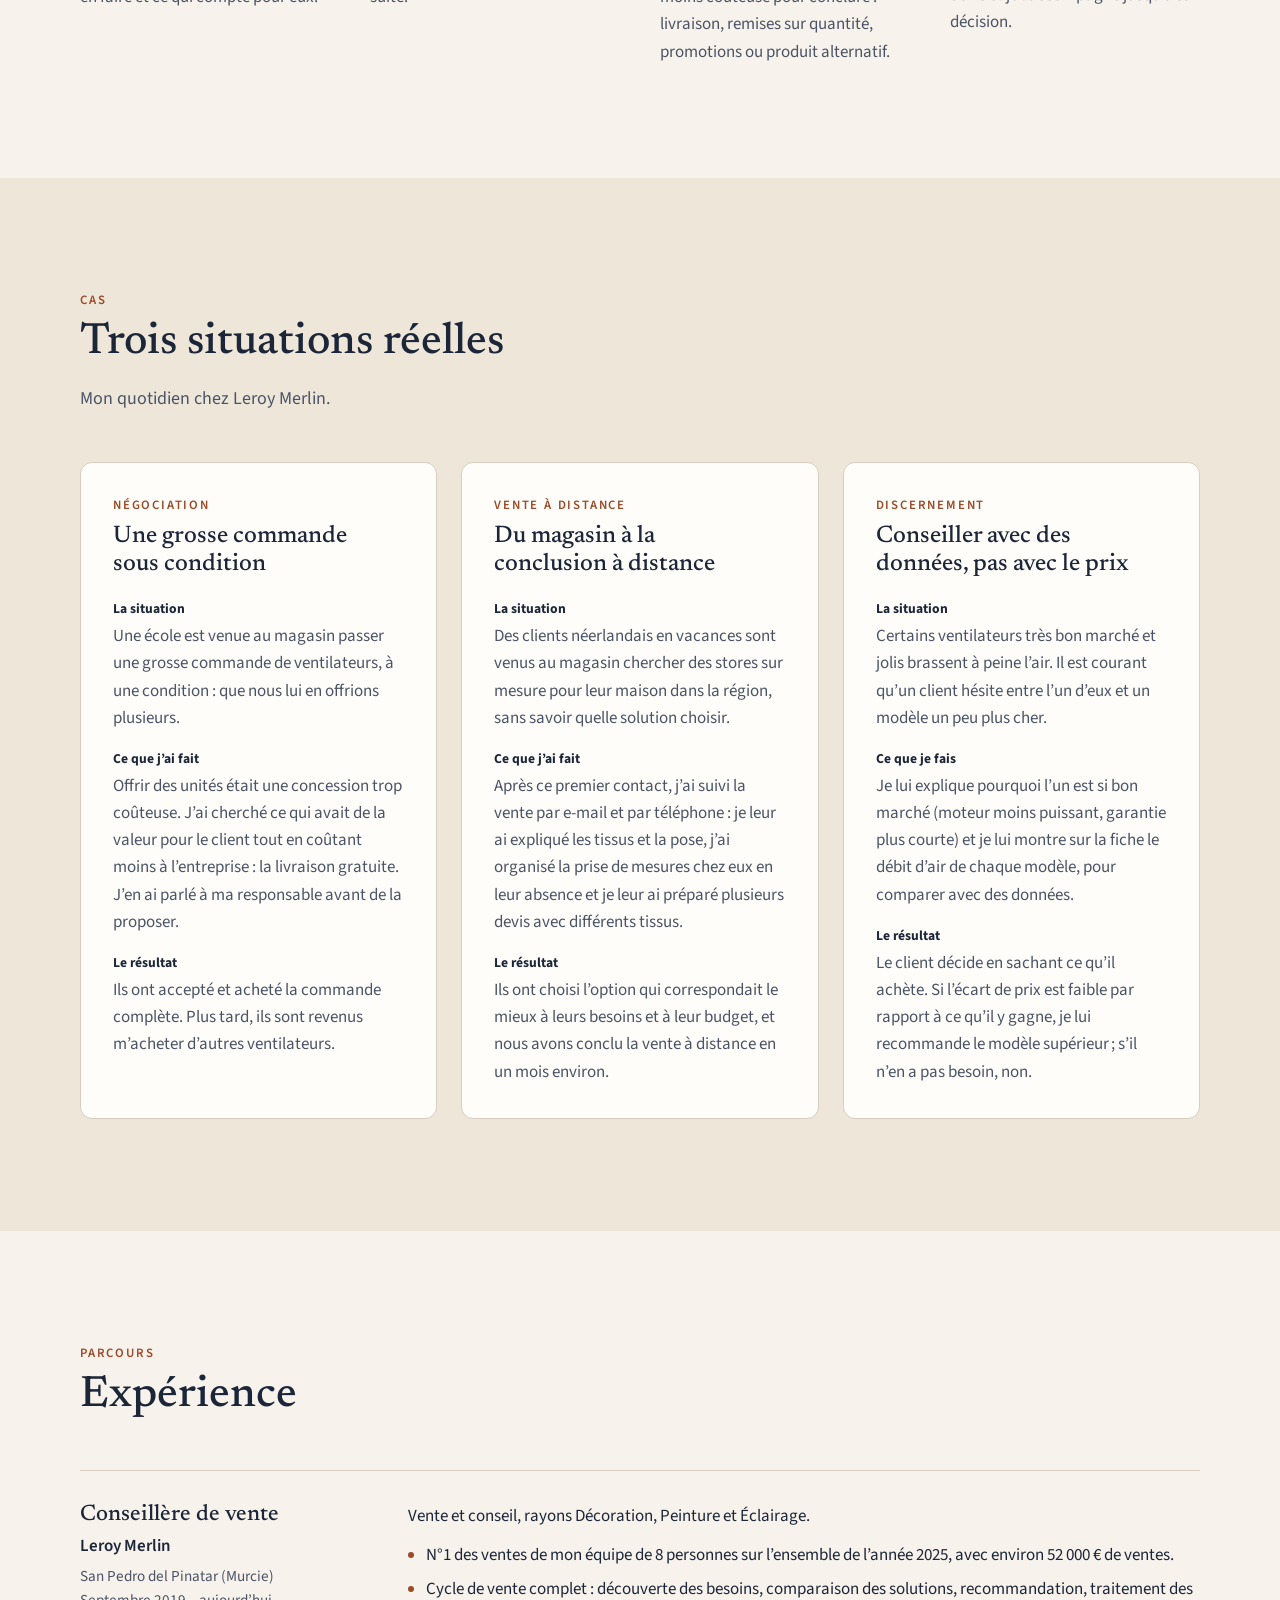
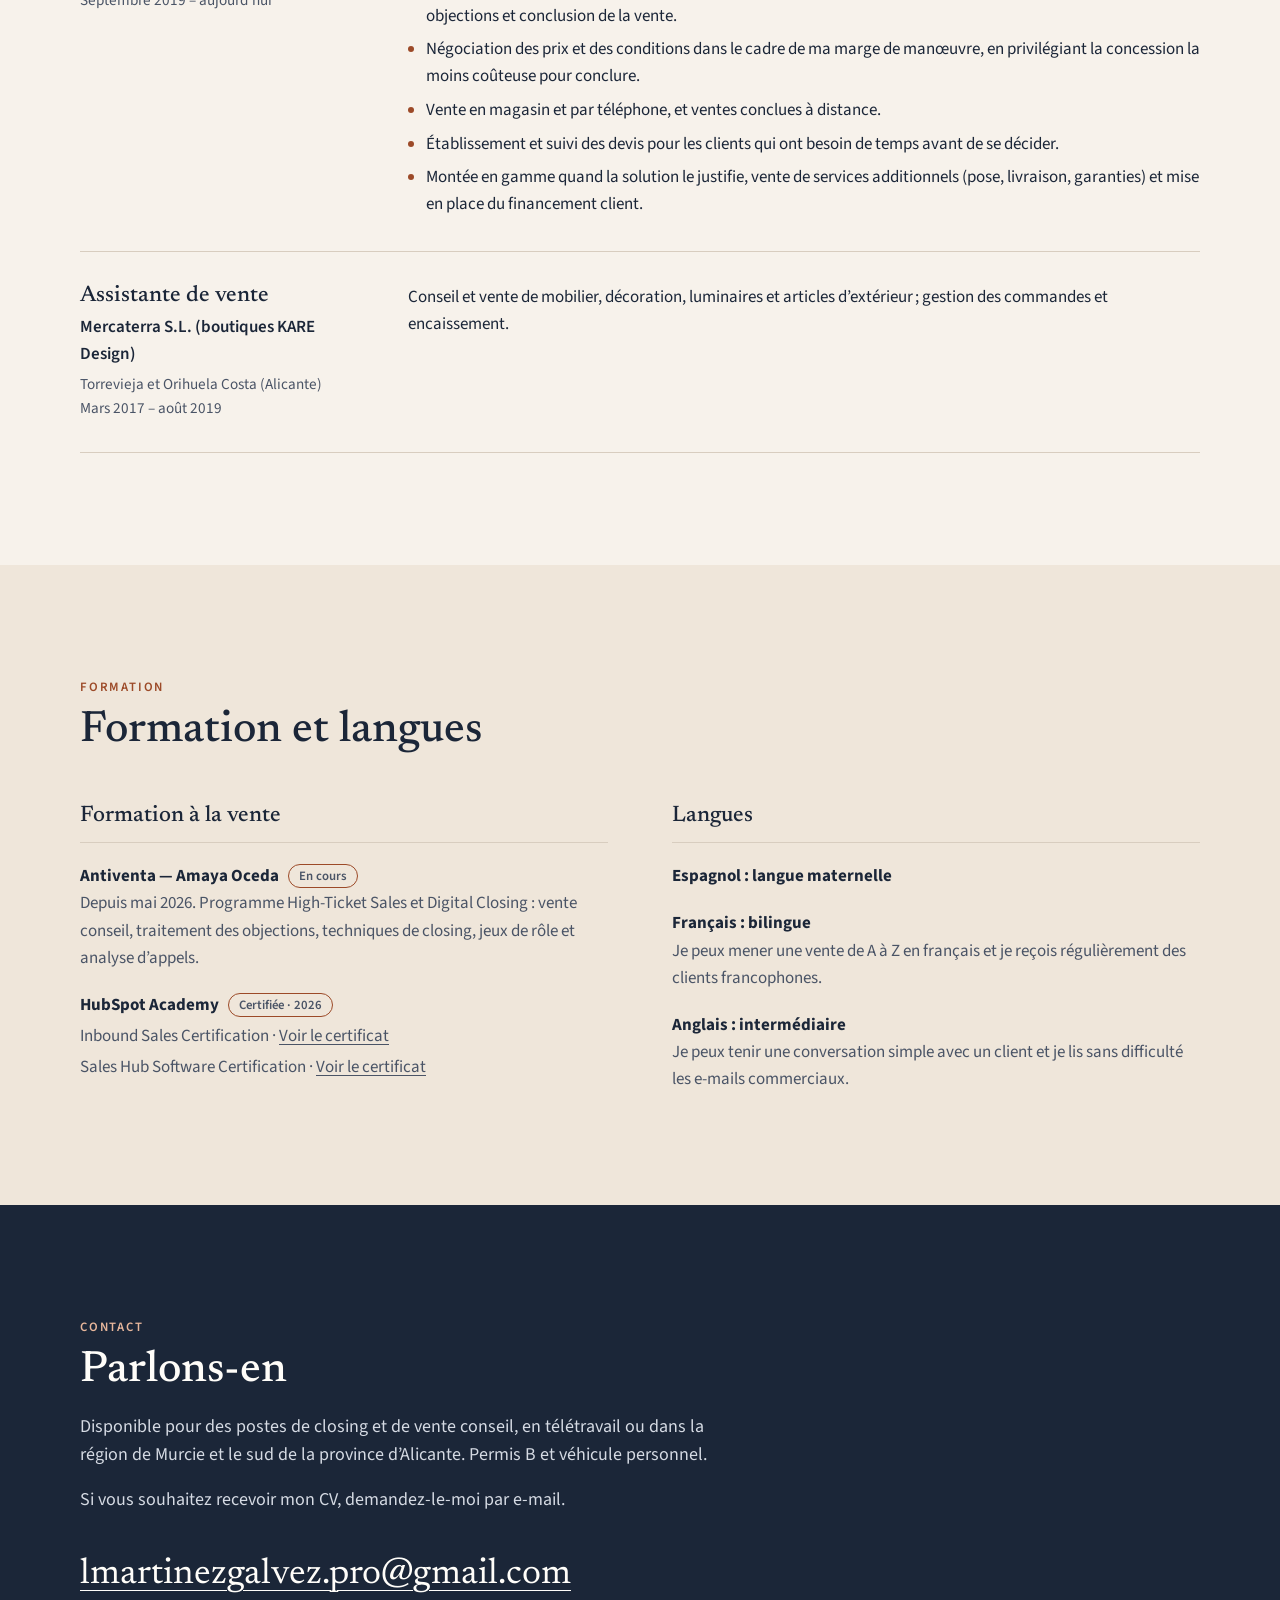
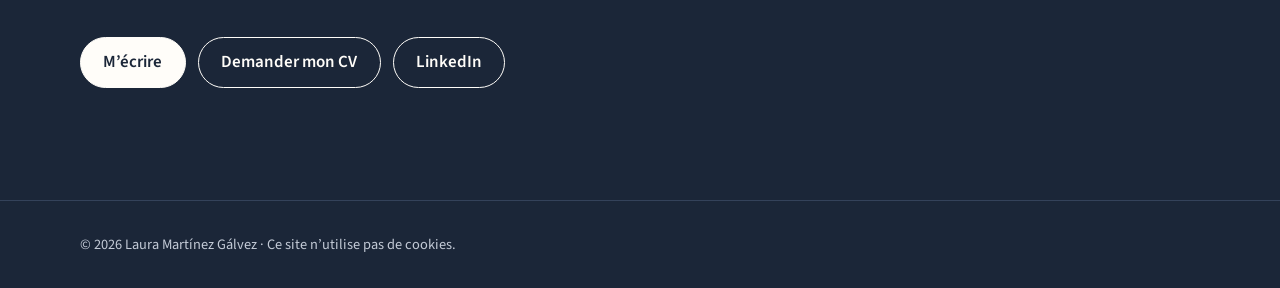
==== commit 0e8a1a2e: "feat: link HubSpot Academy credentials and fix header overflow at 320 px - Each certification links " ====
--- a/fr/index.html
+++ b/fr/index.html
@@ -253,7 +253,8 @@
               </li>
               <li>
                 <strong>HubSpot Academy <span class="estado">Certifiée · 2026</span></strong>
-                <span lang="en">Inbound Sales Certification</span> <span>et</span> <span lang="en">Sales Hub Software Certification</span>.
+                <span class="credencial"><span lang="en">Inbound Sales Certification</span> · <a href="https://app-eu1.hubspot.com/academy/achievements/x54l22p7/es/1/laura-martinez-galvez/certificado-en-ventas-inbound">Voir le certificat<span class="oculto"> : Inbound Sales Certification</span></a></span>
+                <span class="credencial"><span lang="en">Sales Hub Software Certification</span> · <a href="https://app-eu1.hubspot.com/academy/achievements/pmx66k31/es/1/laura-martinez-galvez/software-de-ventas-de-hubspot">Voir le certificat<span class="oculto"> : Sales Hub Software Certification</span></a></span>
               </li>
             </ul>
           </div>
--- a/recursos/estilos.css
+++ b/recursos/estilos.css
@@ -182,6 +182,16 @@
 @media (max-width: 40rem) {
   .menu .ancla {
     display: none;
+  }
+}
+
+@media (max-width: 22.5rem) {
+  .marca {
+    font-size: 1.02rem;
+  }
+
+  .menu {
+    gap: 0.6rem;
   }
 }
 
@@ -570,6 +580,27 @@
   color: var(--tinta-suave);
 }
 
+.credencial {
+  display: block;
+  margin-top: 0.25rem;
+}
+
+.credencial a {
+  white-space: nowrap;
+}
+
+.oculto {
+  position: absolute;
+  width: 1px;
+  height: 1px;
+  margin: -1px;
+  padding: 0;
+  overflow: hidden;
+  clip: rect(0 0 0 0);
+  white-space: nowrap;
+  border: 0;
+}
+
 .estado {
   display: inline-block;
   margin-left: 0.4rem;
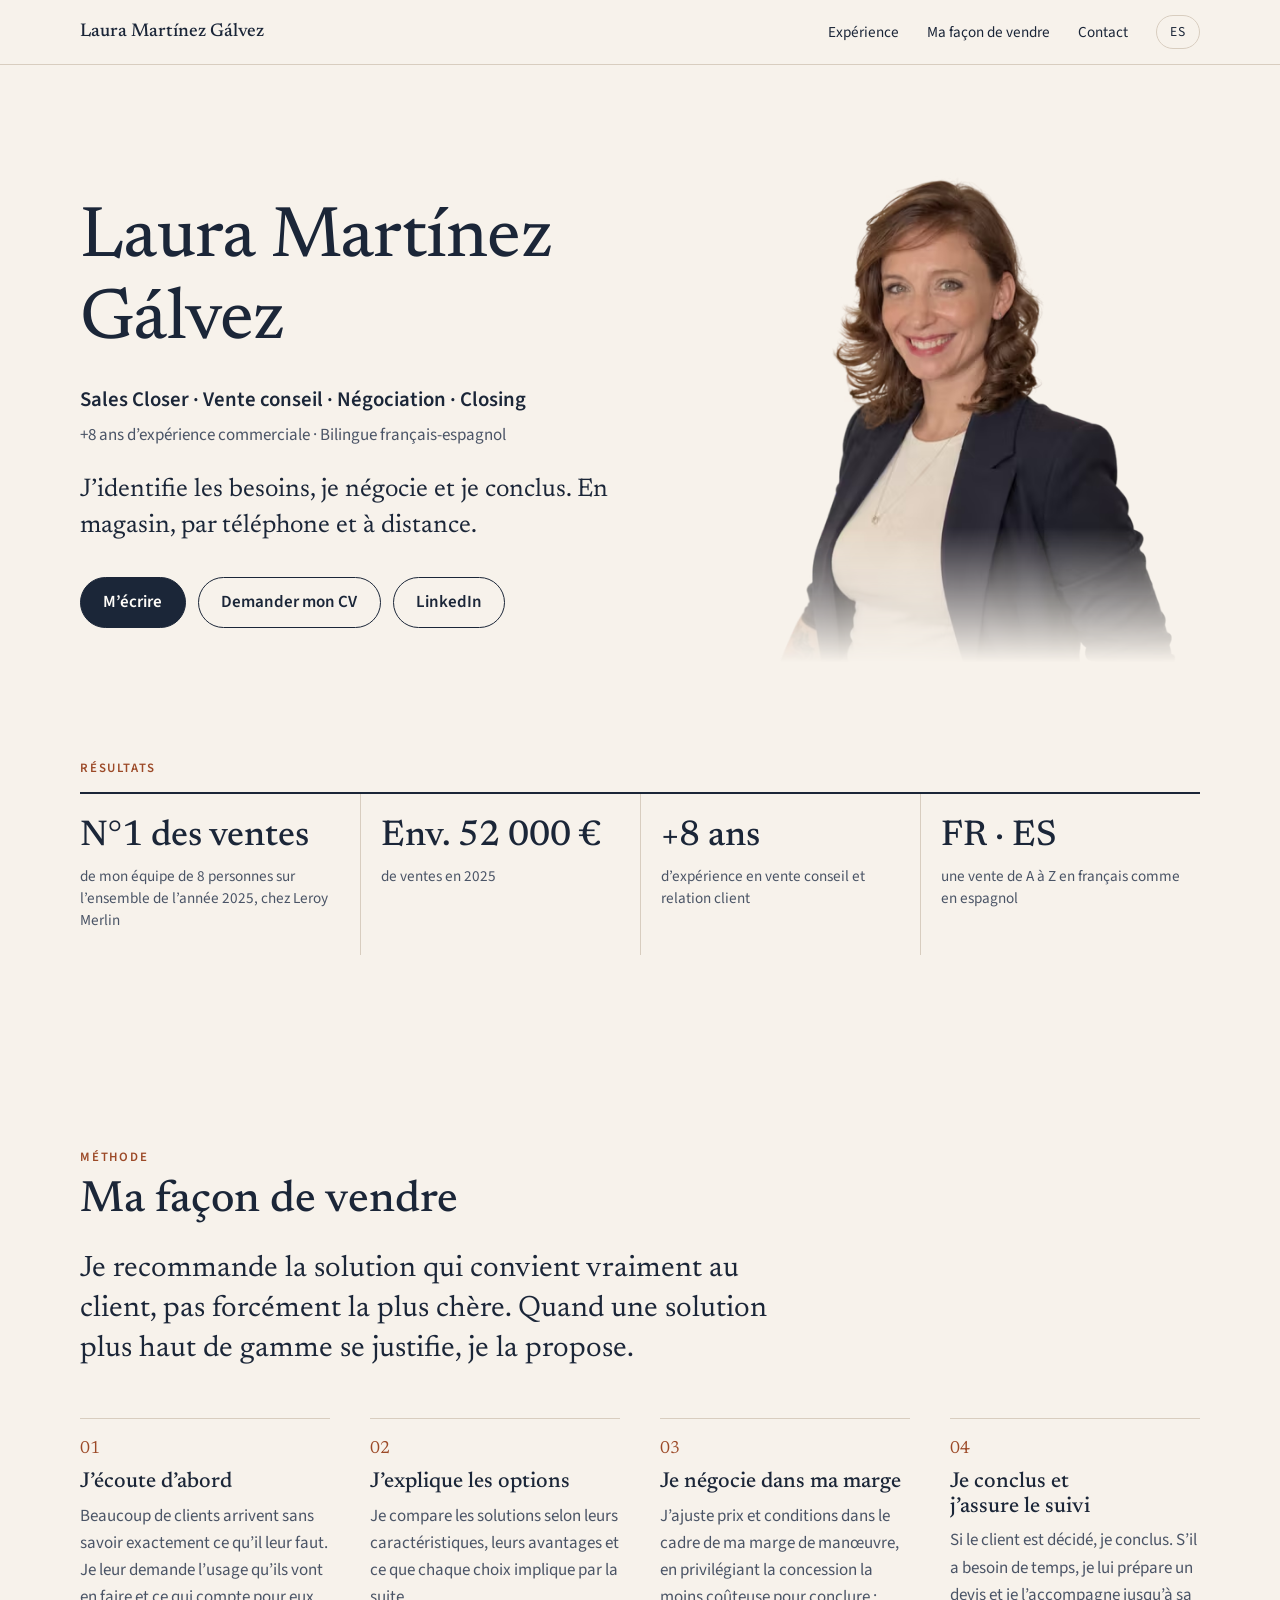
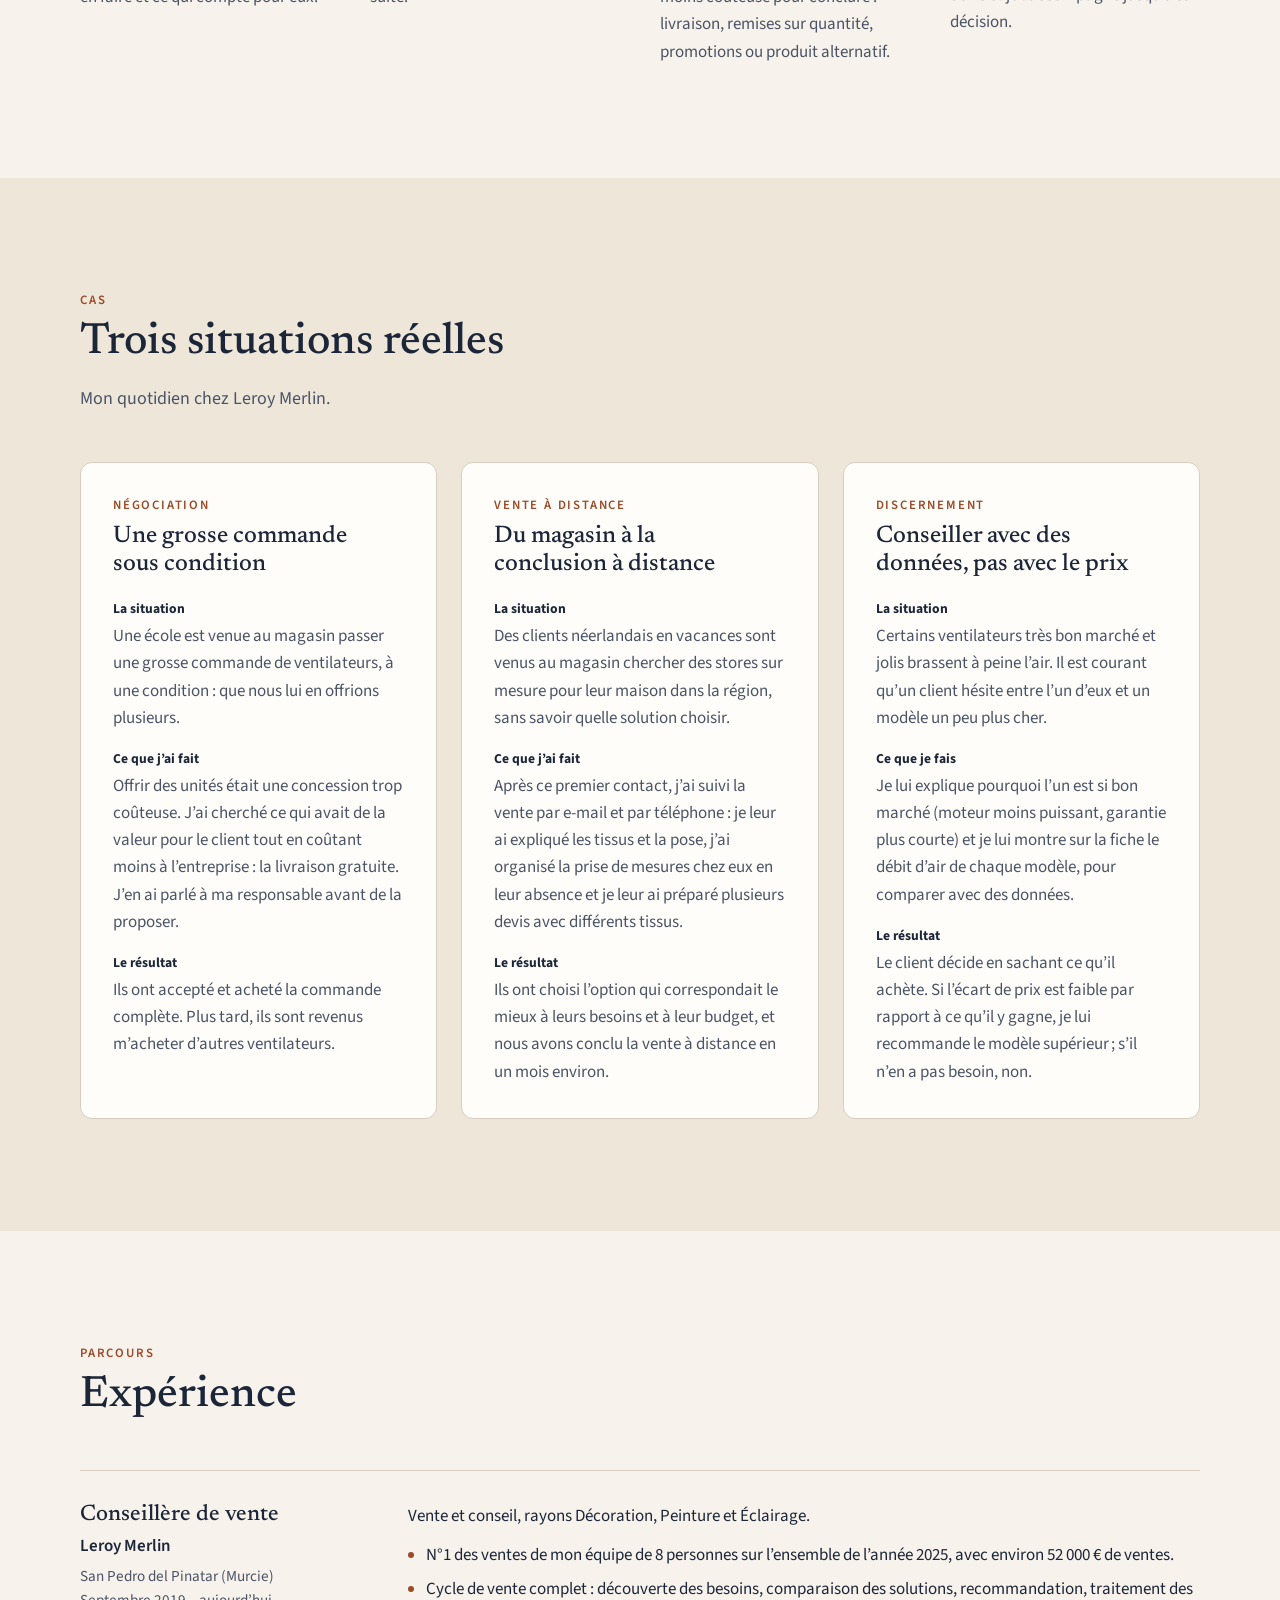
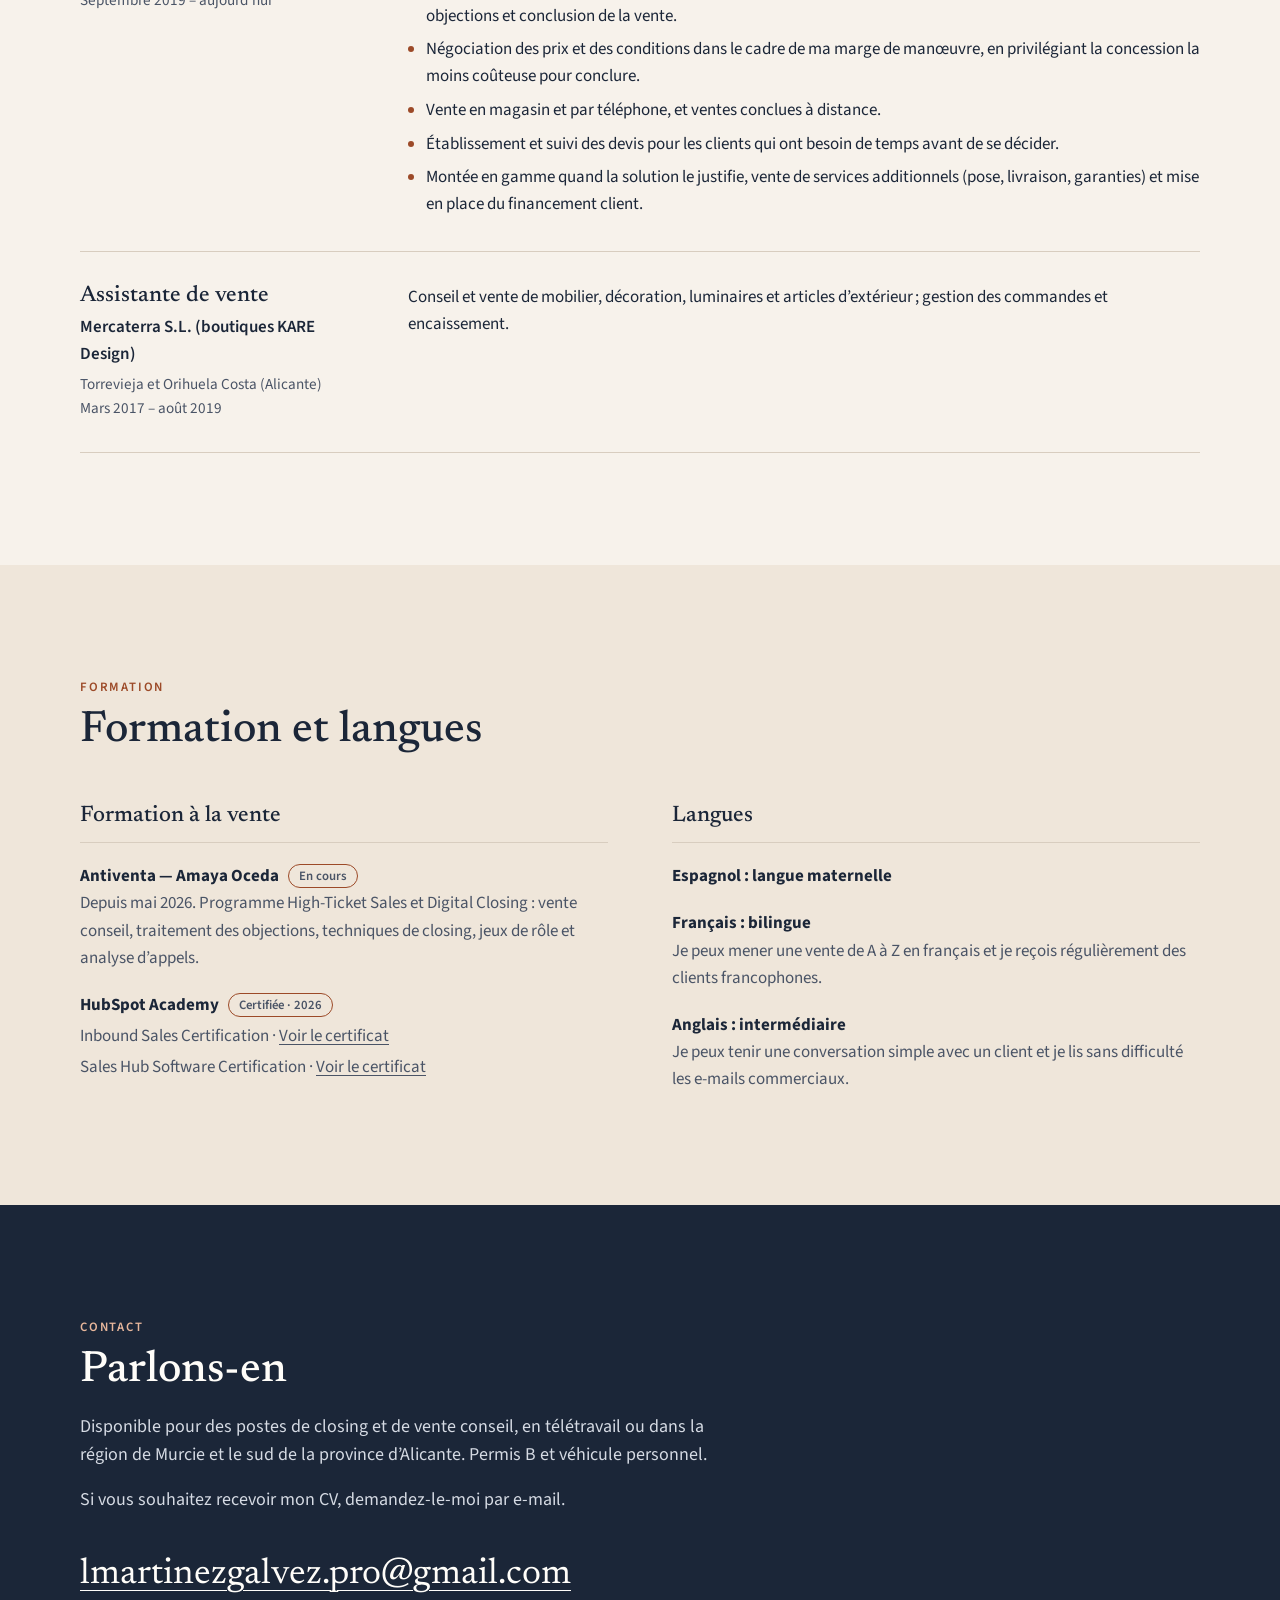
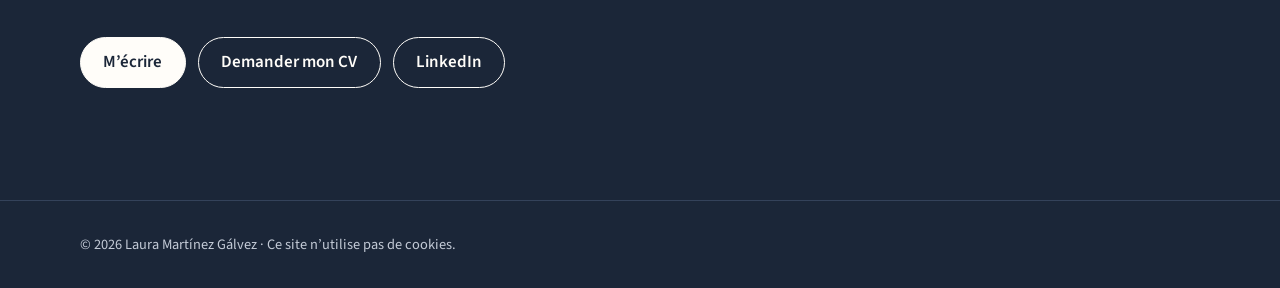
==== commit 128f5710: "feat: replace portrait with transparent cutout and fade its bottom edge" ====
--- a/fr/index.html
+++ b/fr/index.html
@@ -46,7 +46,7 @@
       "@id": "https://lauramartinezgalvez.com/#laura",
       "name": "Laura Martínez Gálvez",
       "url": "https://lauramartinezgalvez.com/fr/",
-      "image": "https://lauramartinezgalvez.com/recursos/img/laura-martinez-galvez-800.jpg",
+      "image": "https://lauramartinezgalvez.com/recursos/img/laura-martinez-galvez-800.png",
       "description": "Sales Closer. Plus de 8 ans d’expérience commerciale en vente conseil, négociation et closing.",
       "email": "mailto:lmartinezgalvez.pro@gmail.com",
       "sameAs": ["https://www.linkedin.com/in/laura-martinez-galvez/"],
@@ -100,7 +100,7 @@
           <picture>
             <source type="image/avif" srcset="../recursos/img/laura-martinez-galvez-480.avif 480w, ../recursos/img/laura-martinez-galvez-800.avif 800w" sizes="(min-width: 52rem) 26rem, 20rem">
             <source type="image/webp" srcset="../recursos/img/laura-martinez-galvez-480.webp 480w, ../recursos/img/laura-martinez-galvez-800.webp 800w" sizes="(min-width: 52rem) 26rem, 20rem">
-            <img src="../recursos/img/laura-martinez-galvez-800.jpg" srcset="../recursos/img/laura-martinez-galvez-480.jpg 480w, ../recursos/img/laura-martinez-galvez-800.jpg 800w" sizes="(min-width: 52rem) 26rem, 20rem" width="800" height="1000" alt="Portrait de Laura Martínez Gálvez, souriante, en veste bleu marine" fetchpriority="high">
+            <img src="../recursos/img/laura-martinez-galvez-800.png" srcset="../recursos/img/laura-martinez-galvez-480.png 480w, ../recursos/img/laura-martinez-galvez-800.png 800w" sizes="(min-width: 52rem) 26rem, 20rem" width="800" height="1000" alt="Portrait de Laura Martínez Gálvez, souriante, en veste bleu marine" fetchpriority="high">
           </picture>
         </figure>
       </div>
--- a/recursos/estilos.css
+++ b/recursos/estilos.css
@@ -334,8 +334,9 @@
 .retrato img {
   aspect-ratio: 4 / 5;
   object-fit: cover;
-  border-radius: 10rem 10rem var(--radio) var(--radio);
-  background: var(--arena);
+  /* Foto sin fondo: el corte inferior se difumina hacia el papel */
+  -webkit-mask-image: linear-gradient(to bottom, #000 72%, transparent 98%);
+  mask-image: linear-gradient(to bottom, #000 72%, transparent 98%);
 }
 
 @media (max-width: 51.99rem) {
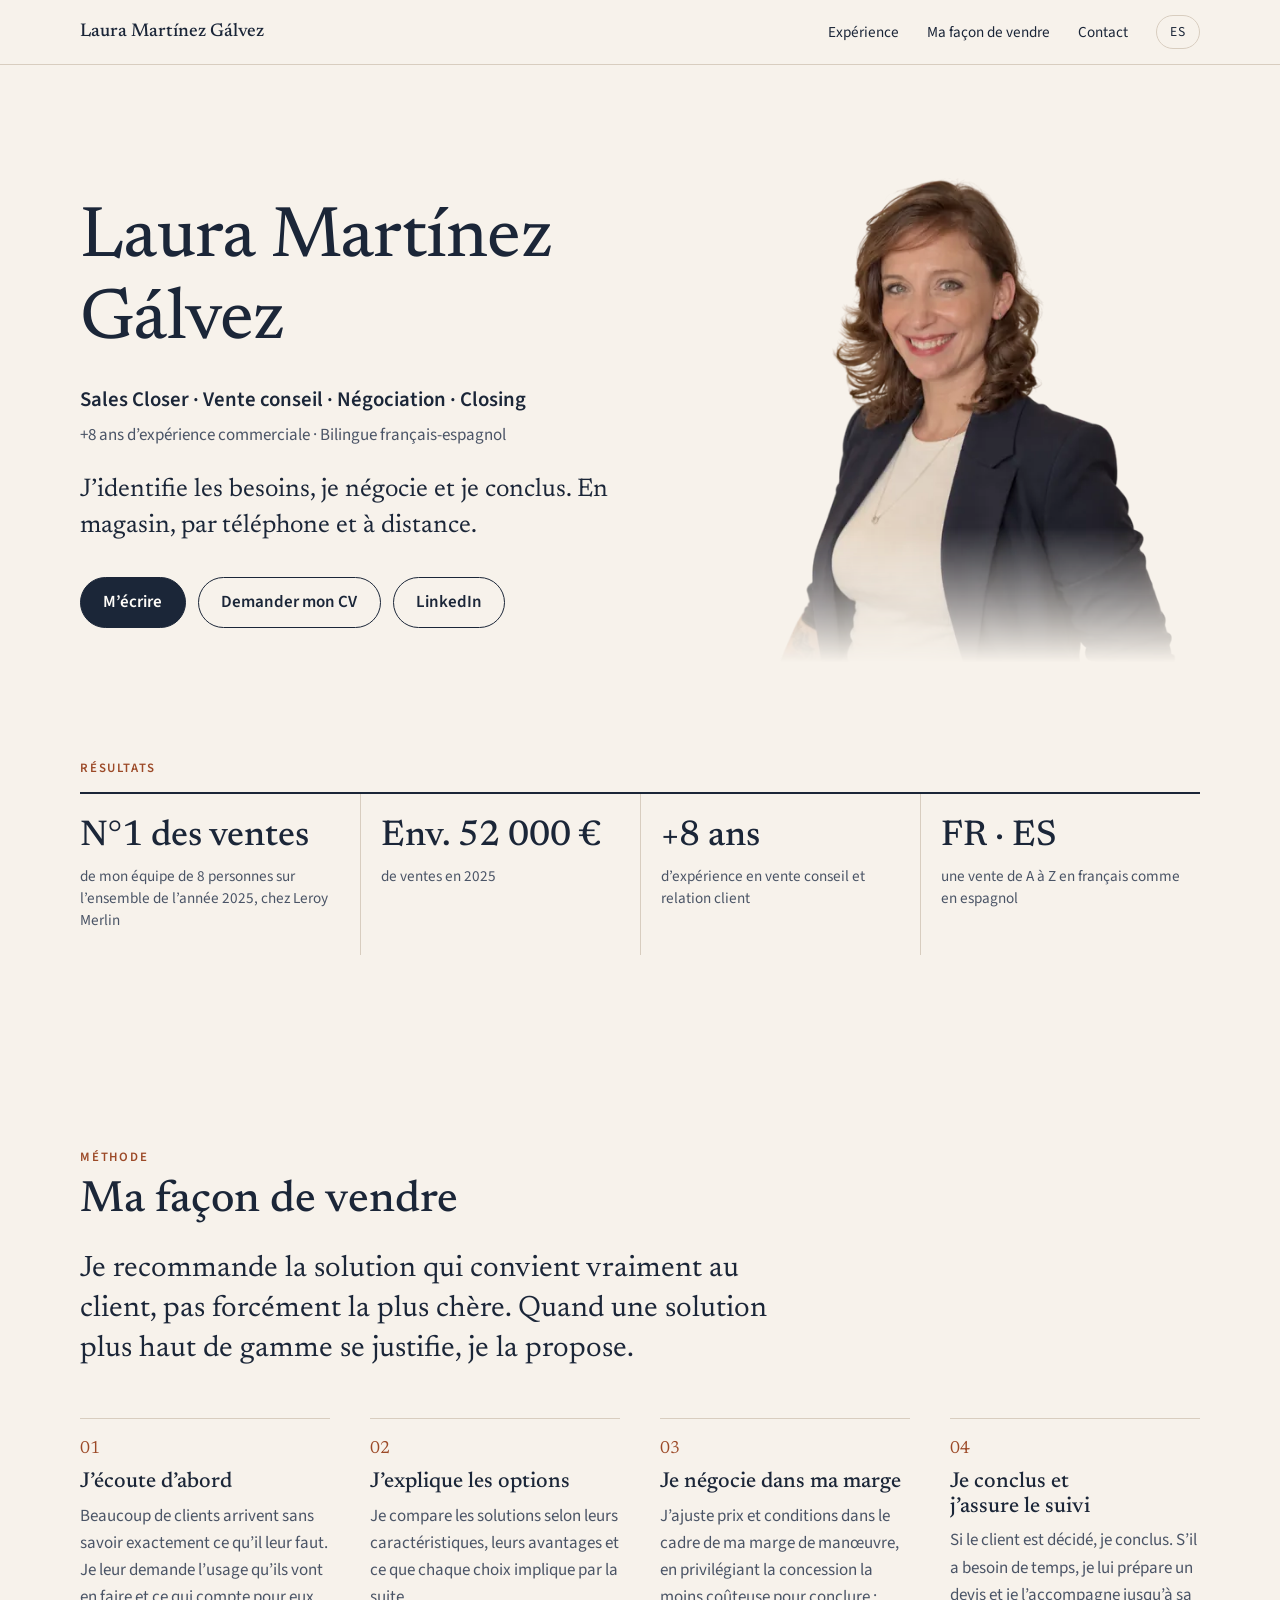
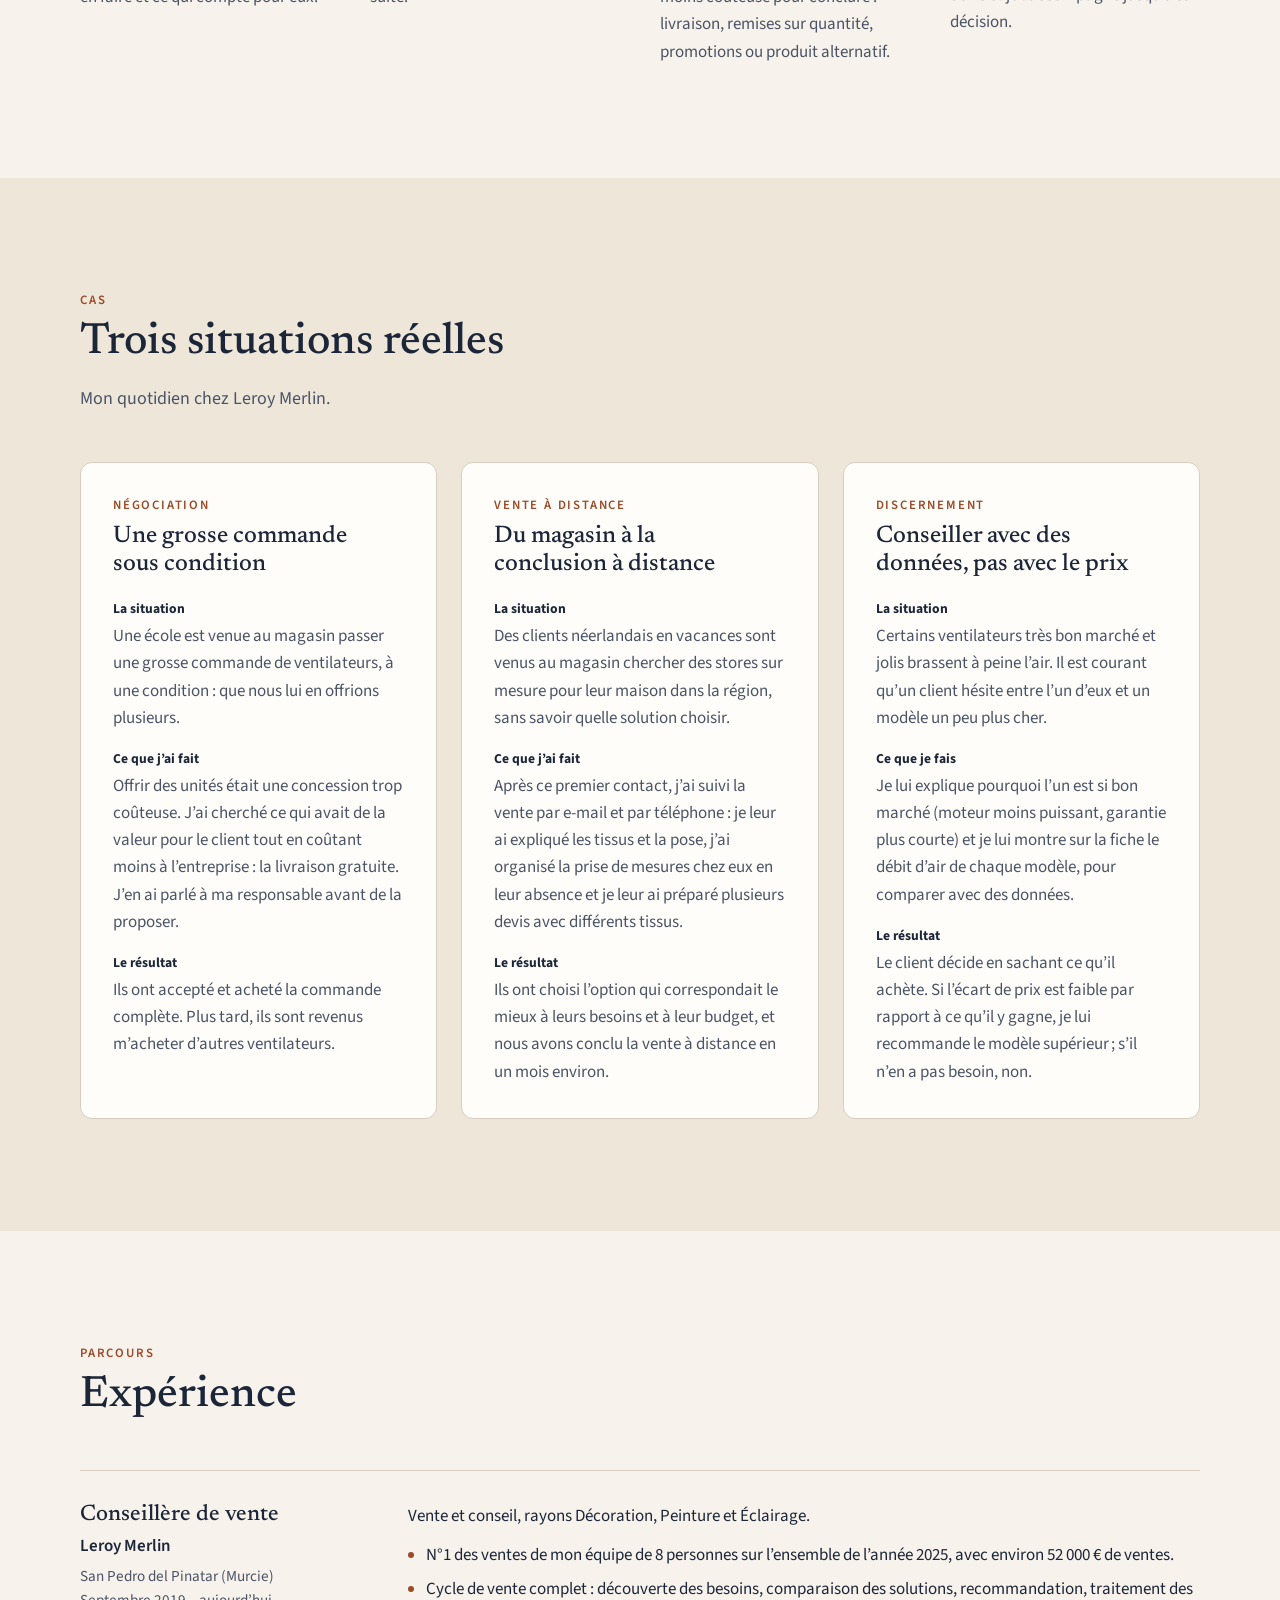
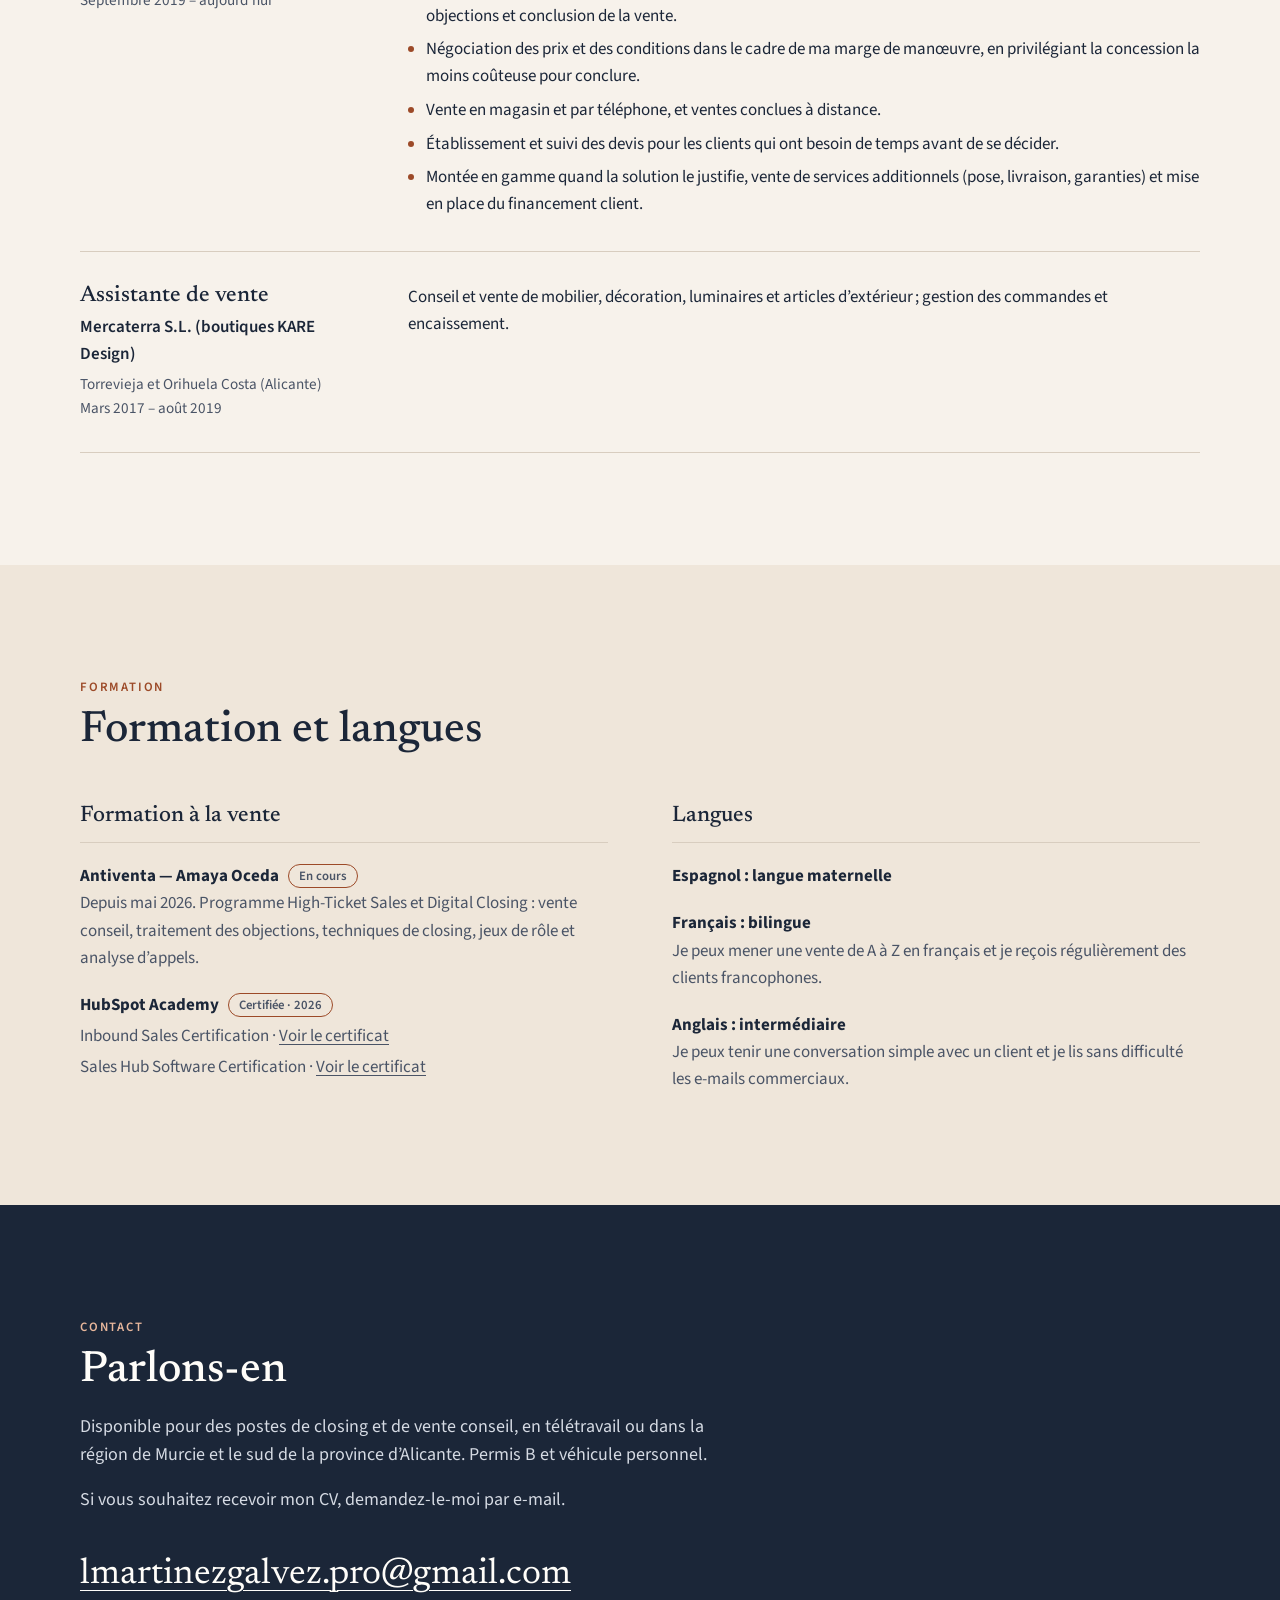
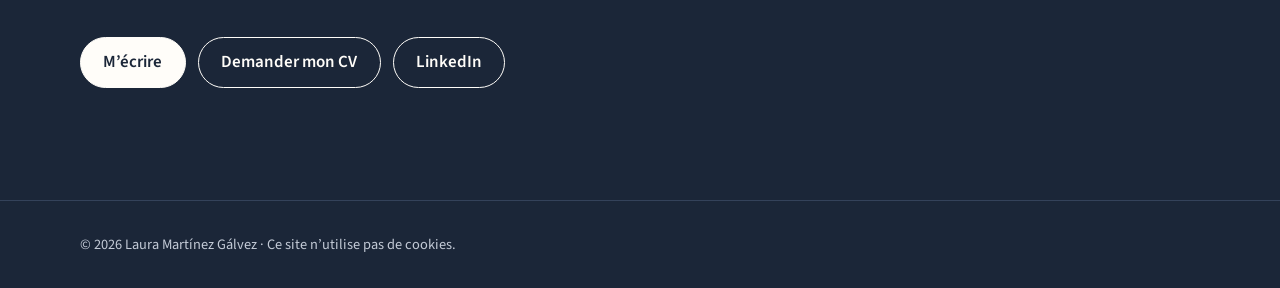
==== commit 6bda3ca9: "fix: serve portrait as WebP to avoid black background, strip Canva metadata and keep previous photo" ====
--- a/fr/index.html
+++ b/fr/index.html
@@ -98,7 +98,6 @@
         </div>
         <figure class="retrato">
           <picture>
-            <source type="image/avif" srcset="../recursos/img/laura-martinez-galvez-480.avif 480w, ../recursos/img/laura-martinez-galvez-800.avif 800w" sizes="(min-width: 52rem) 26rem, 20rem">
             <source type="image/webp" srcset="../recursos/img/laura-martinez-galvez-480.webp 480w, ../recursos/img/laura-martinez-galvez-800.webp 800w" sizes="(min-width: 52rem) 26rem, 20rem">
             <img src="../recursos/img/laura-martinez-galvez-800.png" srcset="../recursos/img/laura-martinez-galvez-480.png 480w, ../recursos/img/laura-martinez-galvez-800.png 800w" sizes="(min-width: 52rem) 26rem, 20rem" width="800" height="1000" alt="Portrait de Laura Martínez Gálvez, souriante, en veste bleu marine" fetchpriority="high">
           </picture>
